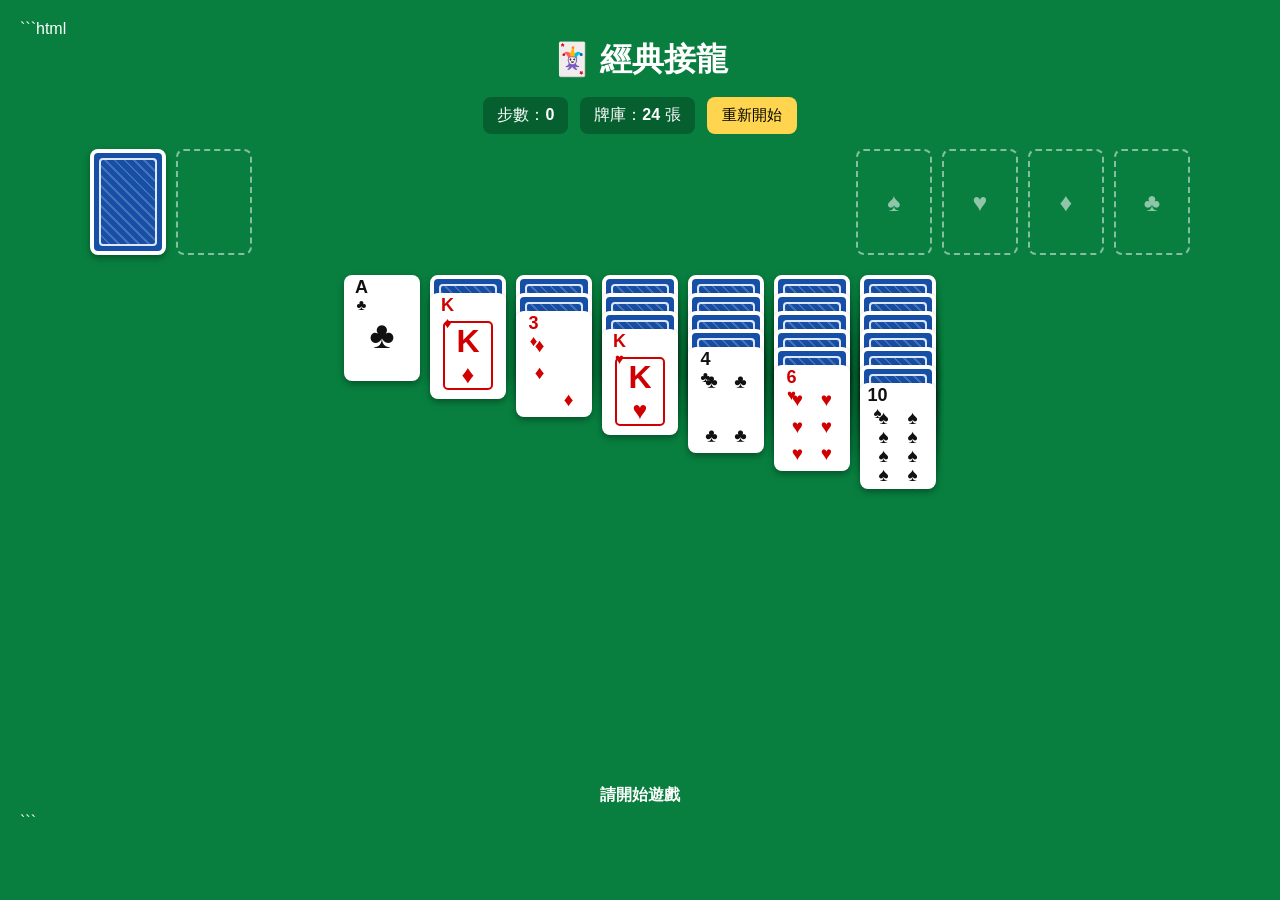
==== games/solitaire.html @ 609a53a6 "Add files via upload" ====
```html
<!DOCTYPE html>
<html lang="zh-Hant">
<head>
<meta charset="UTF-8">
<meta name="viewport" content="width=device-width, initial-scale=1.0">
<title>經典接龍</title>

<style>
* {
    box-sizing: border-box;
}

body {
    margin: 0;
    padding: 20px;
    font-family: Arial, "Microsoft JhengHei", sans-serif;
    background: #087f3f;
    color: white;
}

h1 {
    text-align: center;
    margin: 0 0 15px;
}

.info {
    max-width: 1100px;
    margin: 0 auto 15px;
    display: flex;
    justify-content: center;
    align-items: center;
    gap: 12px;
    flex-wrap: wrap;
}

.info span {
    background: rgba(0,0,0,0.25);
    padding: 8px 14px;
    border-radius: 8px;
}

button {
    border: none;
    border-radius: 8px;
    padding: 9px 15px;
    font-size: 15px;
    cursor: pointer;
}

button:hover {
    opacity: 0.85;
}

#restart {
    background: #ffd54f;
}

/* =========================
   遊戲區
========================= */

.game {
    max-width: 1100px;
    margin: auto;
}

/* =========================
   上方區
========================= */

.top {
    display: flex;
    justify-content: space-between;
    align-items: flex-start;
    margin-bottom: 20px;
}

.left-top,
.right-top {
    display: flex;
    gap: 10px;
}

.slot {
    width: 76px;
    height: 106px;
    border-radius: 8px;
}

/* =========================
   牌
========================= */

.card {
    width: 76px;
    height: 106px;
    background: white;
    border-radius: 8px;
    position: relative;
    box-shadow: 0 3px 7px rgba(0,0,0,0.35);
    cursor: pointer;
    user-select: none;
    color: #111;
    overflow: hidden;
}

.card.red {
    color: #d00000;
}

.card.black {
    color: #111;
}

.card.selected {
    outline: 4px solid #ffd54f;
    z-index: 1000;
}

/* =========================
   牌背
========================= */

.card.back {
    background-color: #174ea6;
    border: 4px solid white;
}

.card.back::after {
    content: "";
    position: absolute;
    inset: 5px;
    border: 2px solid #dce8ff;
    border-radius: 4px;
    background:
        repeating-linear-gradient(
            45deg,
            transparent 0,
            transparent 5px,
            rgba(255,255,255,0.2) 5px,
            rgba(255,255,255,0.2) 7px
        );
}

/* =========================
   左上角
========================= */

.corner {
    position: absolute;
    top: 4px;
    left: 5px;
    width: 25px;
    text-align: center;
    font-weight: bold;
    line-height: 17px;
    z-index: 5;
}

.rank {
    font-size: 18px;
}

.suit-small {
    font-size: 15px;
}

/* =========================
   A
========================= */

.ace {
    position: absolute;
    left: 0;
    right: 0;
    top: 39px;
    text-align: center;
    font-size: 38px;
}

/* =========================
   2～10
========================= */

.pips {
    position: absolute;
    top: 25px;
    left: 9px;
    right: 9px;
    bottom: 8px;

    display: grid;
    grid-template-columns: 1fr 1fr;
    grid-template-rows: repeat(5, 1fr);
    align-items: center;
    justify-items: center;
}

.pip {
    font-size: 19px;
    line-height: 1;
}

/* =========================
   J Q K
========================= */

.face {
    position: absolute;
    top: 28px;
    left: 13px;
    right: 13px;
    bottom: 9px;

    border: 2px solid currentColor;
    border-radius: 5px;

    display: flex;
    flex-direction: column;
    align-items: center;
    justify-content: center;
}

.face-rank {
    font-size: 32px;
    font-weight: bold;
}

.face-suit {
    font-size: 25px;
}

/* =========================
   空位置
========================= */

.empty {
    width: 76px;
    height: 106px;
    border: 2px dashed rgba(255,255,255,0.5);
    border-radius: 8px;
    display: flex;
    justify-content: center;
    align-items: center;
    color: rgba(255,255,255,0.55);
    font-size: 25px;
}

/* =========================
   七欄
========================= */

.tableau {
    display: grid;
    grid-template-columns: repeat(7, 76px);
    gap: 10px;
    justify-content: center;
}

.column {
    width: 76px;
    min-height: 500px;
    position: relative;
}

.column-card {
    position: absolute;
    left: 0;
}

/* =========================
   訊息
========================= */

.message {
    text-align: center;
    min-height: 28px;
    margin-top: 10px;
    font-weight: bold;
}

/* =========================
   手機
========================= */

@media (max-width: 700px) {

    body {
        padding: 8px;
    }

    .card,
    .slot,
    .empty {
        width: 52px;
        height: 74px;
    }

    .tableau {
        grid-template-columns: repeat(7, 52px);
        gap: 4px;
    }

    .column {
        width: 52px;
        min-height: 430px;
    }

    .rank {
        font-size: 14px;
    }

    .suit-small {
        font-size: 12px;
    }

    .pip {
        font-size: 13px;
    }

    .ace {
        font-size: 27px;
        top: 28px;
    }

    .face {
        top: 20px;
        left: 8px;
        right: 8px;
        bottom: 6px;
    }

    .face-rank {
        font-size: 23px;
    }

    .face-suit {
        font-size: 18px;
    }
}
</style>
</head>

<body>

<h1>🃏 經典接龍</h1>

<div class="info">
    <span>步數：<b id="moves">0</b></span>
    <span>牌庫：<b id="stockCount">24</b> 張</span>
    <button id="restart">重新開始</button>
</div>

<div class="game">

    <!-- 上方牌區 -->
    <div class="top">

        <div class="left-top">
            <div id="stockArea"></div>
            <div id="wasteArea"></div>
        </div>

        <div class="right-top" id="foundationArea"></div>

    </div>

    <!-- 七欄 -->
    <div id="tableau" class="tableau"></div>

    <div id="message" class="message"></div>

</div>

<script>

/* =========================================
   基本資料
========================================= */

const SUITS = [
    { symbol: "♠", color: "black" },
    { symbol: "♥", color: "red" },
    { symbol: "♦", color: "red" },
    { symbol: "♣", color: "black" }
];

const RANKS = [
    "",
    "A",
    "2",
    "3",
    "4",
    "5",
    "6",
    "7",
    "8",
    "9",
    "10",
    "J",
    "Q",
    "K"
];

let stock = [];
let waste = [];

let tableau = [
    [], [], [], [], [], [], []
];

let foundation = [
    [], [], [], []
];

let selected = null;
let moves = 0;


/* =========================================
   建立牌
========================================= */

function createDeck() {

    const deck = [];

    for (let suit = 0; suit < 4; suit++) {

        for (let value = 1; value <= 13; value++) {

            deck.push({
                id: Math.random().toString(36) + Date.now() + suit + value,
                suit: suit,
                value: value,
                rank: RANKS[value],
                symbol: SUITS[suit].symbol,
                color: SUITS[suit].color,
                faceUp: false
            });

        }

    }

    return deck;
}


/* =========================================
   洗牌
========================================= */

function shuffle(deck) {

    for (let i = deck.length - 1; i > 0; i--) {

        const j = Math.floor(Math.random() * (i + 1));

        const temp = deck[i];

        deck[i] = deck[j];

        deck[j] = temp;
    }

}


/* =========================================
   開始遊戲
========================================= */

function newGame() {

    let deck = createDeck();

    shuffle(deck);

    stock = [];
    waste = [];

    tableau = [
        [], [], [], [], [], [], []
    ];

    foundation = [
        [], [], [], []
    ];

    selected = null;

    moves = 0;


    /* 發 7 欄 */

    for (let column = 0; column < 7; column++) {

        for (let row = 0; row <= column; row++) {

            const card = deck.pop();

            card.faceUp = (row === column);

            tableau[column].push(card);
        }

    }


    /* 剩餘 24 張 */

    stock = deck;


    render();

    message("請開始遊戲");
}


/* =========================================
   建立牌面
========================================= */

function makeCardElement(card, type, column, index) {

    const el = document.createElement("div");

    el.className = "card";

    el.classList.add(card.color);

    el.dataset.id = card.id;


    /* 暗牌 */

    if (!card.faceUp) {

        el.classList.add("back");

        el.addEventListener("click", function(event) {

            event.stopPropagation();

            if (
                type === "tableau" &&
                index === tableau[column].length - 1
            ) {

                card.faceUp = true;

                moves++;

                selected = null;

                render();

            }

        });

        return el;
    }


    /* 左上角 */

    const corner = document.createElement("div");

    corner.className = "corner";

    corner.innerHTML =
        '<div class="rank">' +
        card.rank +
        '</div>' +
        '<div class="suit-small">' +
        card.symbol +
        '</div>';

    el.appendChild(corner);


    /* A */

    if (card.value === 1) {

        const ace = document.createElement("div");

        ace.className = "ace";

        ace.textContent = card.symbol;

        el.appendChild(ace);

    }


    /* 2～10 */

    else if (card.value >= 2 && card.value <= 10) {

        const pips = document.createElement("div");

        pips.className = "pips";

        const pattern = getPips(card.value);

        pattern.forEach(pos => {

            const pip = document.createElement("div");

            pip.className = "pip";

            pip.textContent = card.symbol;

            pip.style.gridColumn = pos.col;

            pip.style.gridRow = pos.row;

            pips.appendChild(pip);

        });

        el.appendChild(pips);

    }


    /* J Q K */

    else {

        const face = document.createElement("div");

        face.className = "face";

        const rank = document.createElement("div");

        rank.className = "face-rank";

        rank.textContent = card.rank;

        const suit = document.createElement("div");

        suit.className = "face-suit";

        suit.textContent = card.symbol;

        face.appendChild(rank);

        face.appendChild(suit);

        el.appendChild(face);
    }


    /* 選取狀態 */

    if (
        selected &&
        selected.type === "tableau" &&
        selected.column === column &&
        index >= selected.index
    ) {

        el.classList.add("selected");

    }


    /* 點擊 */

    el.addEventListener("click", function(event) {

        event.stopPropagation();

        cardClick(type, column, index);

    });


    return el;
}


/* =========================================
   2～10 花色位置
========================================= */

function getPips(value) {

    const L = "1";
    const R = "2";

    const result = [];

    function add(row, col) {

        result.push({
            row: String(row),
            col: col === L ? "1" : "2"
        });

    }


    if (value === 2) {

        add(1, L);
        add(5, R);

    }

    else if (value === 3) {

        add(1, L);
        add(3, "1");
        add(5, R);

    }

    else if (value === 4) {

        add(1, L);
        add(1, R);
        add(5, L);
        add(5, R);

    }

    else if (value === 5) {

        add(1, L);
        add(1, R);
        add(3, "1");
        add(5, L);
        add(5, R);

    }

    else if (value === 6) {

        add(1, L);
        add(1, R);
        add(3, L);
        add(3, R);
        add(5, L);
        add(5, R);

    }

    else if (value === 7) {

        add(1, L);
        add(1, R);
        add(2, L);
        add(2, R);
        add(3, "1");
        add(4, L);
        add(4, R);

    }

    else if (value === 8) {

        add(1, L);
        add(1, R);
        add(2, L);
        add(2, R);
        add(4, L);
        add(4, R);
        add(5, L);
        add(5, R);

    }

    else if (value === 9) {

        add(1, L);
        add(1, R);
        add(2, L);
        add(2, R);
        add(3, "1");
        add(4, L);
        add(4, R);
        add(5, L);
        add(5, R);

    }

    else if (value === 10) {

        add(1, L);
        add(1, R);
        add(2, L);
        add(2, R);
        add(3, L);
        add(3, R);
        add(4, L);
        add(4, R);
        add(5, L);
        add(5, R);

    }

    return result;
}


/* =========================================
   點擊牌
========================================= */

function cardClick(type, column, index) {


    /* 廢牌 */

    if (type === "waste") {

        if (waste.length === 0) return;

        if (
            selected &&
            selected.type === "waste"
        ) {

            selected = null;

            render();

            return;
        }

        selected = {
            type: "waste"
        };

        render();

        return;
    }


    /* 桌面牌 */

    const col = tableau[column];

    const card = col[index];


    /* 暗牌 */

    if (!card.faceUp) {

        if (index === col.length - 1) {

            card.faceUp = true;

            moves++;

            render();

        }

        return;
    }


    /* 已選牌 */

    if (selected) {

        moveSelected(column);

        return;
    }


    /* 選取牌組 */

    if (validSequence(column, index)) {

        selected = {
            type: "tableau",
            column: column,
            index: index
        };

        render();

    }

}


/* =========================================
   檢查一串牌
========================================= */

function validSequence(column, start) {

    const col = tableau[column];

    for (let i = start; i < col.length; i++) {

        if (!col[i].faceUp) {

            return false;
        }

        if (i > start) {

            const previous = col[i - 1];

            const current = col[i];

            if (
                previous.value !== current.value + 1 ||
                previous.color === current.color
            ) {

                return false;
            }

        }

    }

    return true;
}


/* =========================================
   移動選取牌
========================================= */

function moveSelected(targetColumn) {

    if (!selected) return;


    /* 從廢牌 */

    if (selected.type === "waste") {

        if (waste.length === 0) return;

        const moving = waste[waste.length - 1];

        if (!canPlace(moving, targetColumn)) {

            selected = null;

            render();

            return;
        }

        waste.pop();

        tableau[targetColumn].push(moving);

        moves++;

        selected = null;

        render();

        return;
    }


    /* 從桌面 */

    if (selected.type === "tableau") {

        const sourceColumn = selected.column;

        if (sourceColumn === targetColumn) {

            selected = null;

            render();

            return;
        }


        const source = tableau[sourceColumn];

        const moving = source.slice(selected.index);


        if (!canPlace(moving[0], targetColumn)) {

            selected = null;

            render();

            return;
        }


        source.splice(
            selected.index,
            moving.length
        );


        tableau[targetColumn].push(...moving);


        /* 翻開來源最後一張 */

        if (source.length > 0) {

            const last =
                source[source.length - 1];

            if (!last.faceUp) {

                last.faceUp = true;

            }

        }


        moves++;

        selected = null;

        render();

    }

}


/* =========================================
   判斷能否放到欄位
========================================= */

function canPlace(card, targetColumn) {

    const target = tableau[targetColumn];


    /* 空欄只能 K */

    if (target.length === 0) {

        return card.value === 13;
    }


    const top =
        target[target.length - 1];


    if (!top.faceUp) {

        return false;
    }


    return (
        top.color !== card.color &&
        top.value === card.value + 1
    );
}


/* =========================================
   收牌
========================================= */

function foundationClick(suitIndex) {

    if (!selected) return;


    let card = null;


    /* 廢牌 */

    if (selected.type === "waste") {

        if (waste.length === 0) return;

        card = waste[waste.length - 1];

    }


    /* 桌面 */

    else {

        const col =
            tableau[selected.column];

        if (
            selected.index !==
            col.length - 1
        ) {

            message("收牌區一次只能放一張牌");

            return;
        }

        card = col[col.length - 1];

    }


    if (card.suit !== suitIndex) {

        message("花色必須相同");

        return;
    }


    const pile =
        foundation[suitIndex];


    if (pile.length === 0) {

        if (card.value !== 1) {

            message("收牌區必須從 A 開始");

            return;
        }

    }

    else {

        const top =
            pile[pile.length - 1];

        if (
            card.value !==
            top.value + 1
        ) {

            message("必須按照 A、2、3……K 排列");

            return;
        }

    }


    /* 移除 */

    if (selected.type === "waste") {

        waste.pop();

    }

    else {

        const col =
            tableau[selected.column];

        col.pop();

        if (col.length > 0) {

            col[col.length - 1].faceUp = true;

        }

    }


    pile.push(card);

    moves++;

    selected = null;

    render();

    checkWin();
}


/* =========================================
   抽牌
========================================= */

function drawStock() {

    selected = null;


    if (stock.length > 0) {

        const card = stock.pop();

        card.faceUp = true;

        waste.push(card);

        moves++;

    }

    else if (waste.length > 0) {

        while (waste.length > 0) {

            const card = waste.pop();

            card.faceUp = false;

            stock.push(card);

        }

        moves++;

    }


    render();
}


/* =========================================
   Render
========================================= */

function render() {

    document.getElementById("moves").textContent =
        moves;

    document.getElementById("stockCount").textContent =
        stock.length;


    /* -------------------------
       牌庫
    ------------------------- */

    const stockArea =
        document.getElementById("stockArea");

    stockArea.innerHTML = "";


    if (stock.length > 0) {

        const stockCard =
            document.createElement("div");

        stockCard.className =
            "card back";

        stockCard.onclick =
            drawStock;

        stockArea.appendChild(stockCard);

    }
    else {

        const empty =
            document.createElement("div");

        empty.className =
            "empty";

        empty.textContent = "↻";

        empty.onclick =
            drawStock;

        stockArea.appendChild(empty);

    }


    /* -------------------------
       廢牌
    ------------------------- */

    const wasteArea =
        document.getElementById("wasteArea");

    wasteArea.innerHTML = "";


    if (waste.length > 0) {

        const card =
            waste[waste.length - 1];

        wasteArea.appendChild(
            makeCardElement(
                card,
                "waste",
                0,
                waste.length - 1
            )
        );

    }
    else {

        const empty =
            document.createElement("div");

        empty.className =
            "empty";

        wasteArea.appendChild(empty);

    }


    /* -------------------------
       收牌區
    ------------------------- */

    const foundationArea =
        document.getElementById("foundationArea");

    foundationArea.innerHTML = "";


    for (let suit = 0; suit < 4; suit++) {

        const box =
            document.createElement("div");

        box.className = "slot";

        box.onclick = function(event) {

            event.stopPropagation();

            foundationClick(suit);

        };


        const pile =
            foundation[suit];


        if (pile.length === 0) {

            const empty =
                document.createElement("div");

            empty.className =
                "empty";

            empty.textContent =
                SUITS[suit].symbol;

            box.appendChild(empty);

        }
        else {

            const card =
                pile[pile.length - 1];

            box.appendChild(
                makeCardElement(
                    card,
                    "foundation",
                    suit,
                    pile.length - 1
                )
            );

        }


        foundationArea.appendChild(box);

    }


    /* -------------------------
       七欄
    ------------------------- */

    const tableauElement =
        document.getElementById("tableau");

    tableauElement.innerHTML = "";


    for (
        let column = 0;
        column < 7;
        column++
    ) {

        const columnElement =
            document.createElement("div");

        columnElement.className =
            "column";


        const cards =
            tableau[column];


        if (cards.length === 0) {

            const empty =
                document.createElement("div");

            empty.className =
                "empty";

            empty.textContent = "K";

            empty.onclick = function(event) {

                event.stopPropagation();

                if (selected) {

                    moveSelected(column);

                }

            };

            columnElement.appendChild(empty);

        }


        for (
            let index = 0;
            index < cards.length;
            index++
        ) {

            const card =
                cards[index];

            const cardElement =
                makeCardElement(
                    card,
                    "tableau",
                    column,
                    index
                );


            cardElement.classList.add(
                "column-card"
            );


            /*
                暗牌距離較小，
                明牌距離較大，
                讓牌面可以清楚看到。
            */

            let top = 0;

            for (
                let i = 0;
                i < index;
                i++
            ) {

                if (cards[i].faceUp) {

                    top += 30;

                }
                else {

                    top += 18;

                }

            }


            cardElement.style.top =
                top + "px";


            columnElement.appendChild(
                cardElement
            );

        }


        tableauElement.appendChild(
            columnElement
        );

    }

}


/* =========================================
   勝利
========================================= */

function checkWin() {

    let total = 0;

    for (const pile of foundation) {

        total += pile.length;

    }

    if (total === 52) {

        message(
            "🎉 恭喜！你完成了整副接龍！"
        );

    }

}


/* =========================================
   訊息
========================================= */

function message(text) {

    document.getElementById(
        "message"
    ).textContent = text;

}


/* =========================================
   重新開始
========================================= */

document.getElementById(
    "restart"
).onclick = newGame;


/* =========================================
   啟動
========================================= */

newGame();

</script>

</body>
</html>
```
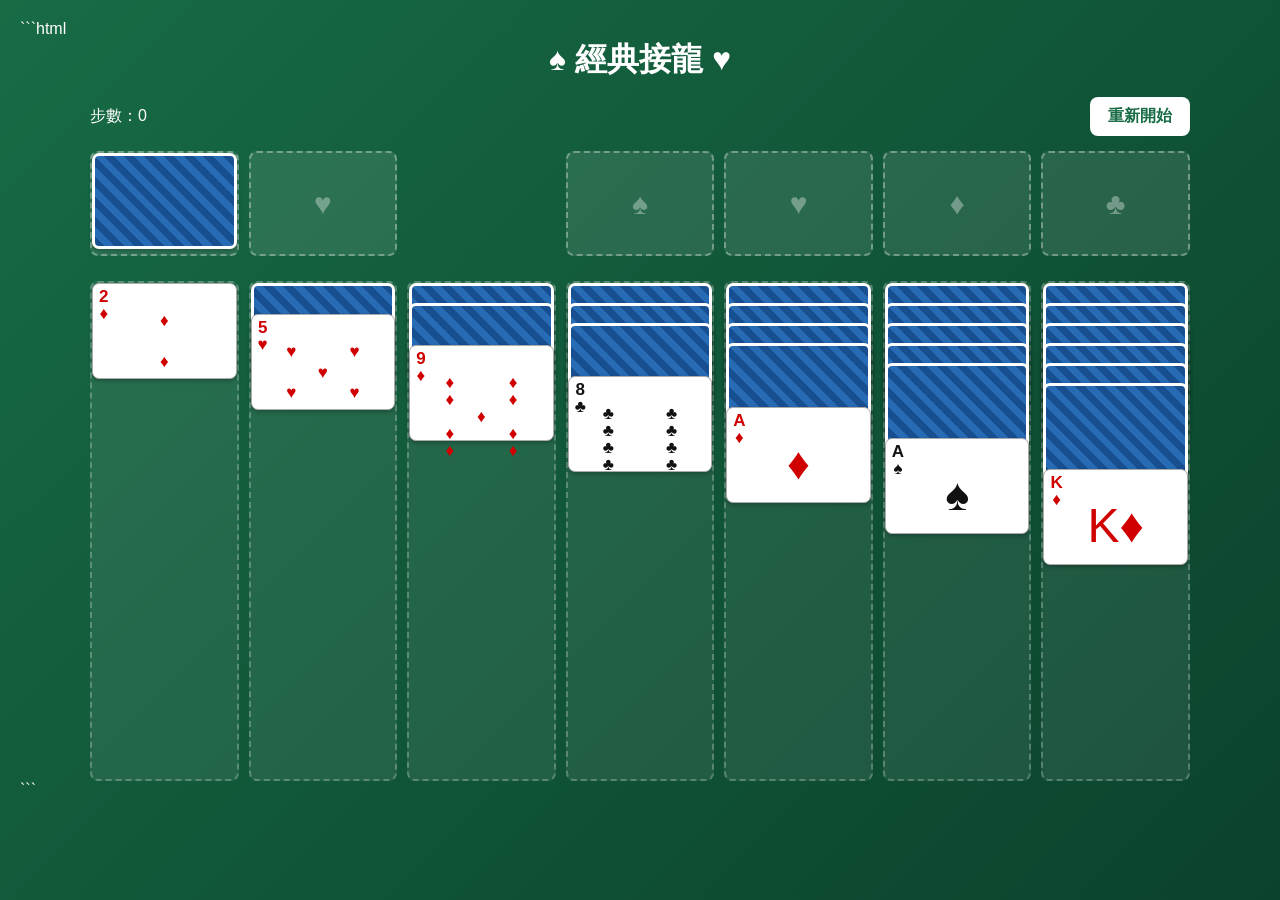
==== commit 9960fc32: "Add files via upload" ====
--- a/games/solitaire.html
+++ b/games/solitaire.html
@@ -14,8 +14,9 @@
 body {
     margin: 0;
     padding: 20px;
+    min-height: 100vh;
+    background: linear-gradient(135deg, #176b45, #0b422c);
     font-family: Arial, "Microsoft JhengHei", sans-serif;
-    background: #087f3f;
     color: white;
 }
 
@@ -24,85 +25,84 @@
     margin: 0 0 15px;
 }
 
-.info {
+.info-bar {
     max-width: 1100px;
     margin: 0 auto 15px;
     display: flex;
-    justify-content: center;
+    justify-content: space-between;
     align-items: center;
-    gap: 12px;
-    flex-wrap: wrap;
-}
-
-.info span {
-    background: rgba(0,0,0,0.25);
-    padding: 8px 14px;
+}
+
+button {
+    border: 0;
     border-radius: 8px;
-}
-
-button {
-    border: none;
-    border-radius: 8px;
-    padding: 9px 15px;
-    font-size: 15px;
+    padding: 9px 18px;
+    background: white;
+    color: #176b45;
+    font-weight: bold;
+    font-size: 16px;
     cursor: pointer;
 }
 
 button:hover {
-    opacity: 0.85;
-}
-
-#restart {
-    background: #ffd54f;
-}
-
-/* =========================
-   遊戲區
-========================= */
+    background: #eeeeee;
+}
 
 .game {
     max-width: 1100px;
     margin: auto;
 }
 
-/* =========================
-   上方區
-========================= */
-
-.top {
-    display: flex;
-    justify-content: space-between;
-    align-items: flex-start;
-    margin-bottom: 20px;
-}
-
-.left-top,
-.right-top {
-    display: flex;
+/* 上方牌區 */
+.top-area {
+    display: grid;
+    grid-template-columns: repeat(7, 1fr);
     gap: 10px;
-}
-
-.slot {
-    width: 76px;
-    height: 106px;
+    margin-bottom: 25px;
+}
+
+.pile {
+    height: 105px;
+    border: 2px dashed rgba(255,255,255,.35);
     border-radius: 8px;
-}
-
-/* =========================
-   牌
-========================= */
-
+    background: rgba(255,255,255,.10);
+    position: relative;
+}
+
+.stock,
+.waste,
+.foundation {
+    cursor: pointer;
+}
+
+/* 下方七欄 */
+.tableau {
+    display: grid;
+    grid-template-columns: repeat(7, 1fr);
+    gap: 10px;
+}
+
+.column {
+    min-height: 500px;
+    position: relative;
+    border: 2px dashed rgba(255,255,255,.25);
+    border-radius: 8px;
+    background: rgba(255,255,255,.08);
+}
+
+/* 牌 */
 .card {
-    width: 76px;
-    height: 106px;
+    width: 100%;
+    height: 96px;
+    position: absolute;
+    left: 0;
     background: white;
-    border-radius: 8px;
-    position: relative;
-    box-shadow: 0 3px 7px rgba(0,0,0,0.35);
+    border: 1px solid #aaa;
+    border-radius: 7px;
+    color: #111;
     cursor: pointer;
     user-select: none;
-    color: #111;
-    overflow: hidden;
+    box-shadow: 0 2px 4px rgba(0,0,0,.25);
 }
 
 .card.red {
@@ -113,230 +113,133 @@
     color: #111;
 }
 
-.card.selected {
-    outline: 4px solid #ffd54f;
-    z-index: 1000;
-}
-
-/* =========================
-   牌背
-========================= */
-
+/* 背面 */
 .card.back {
-    background-color: #174ea6;
-    border: 4px solid white;
-}
-
-.card.back::after {
-    content: "";
-    position: absolute;
-    inset: 5px;
-    border: 2px solid #dce8ff;
-    border-radius: 4px;
     background:
         repeating-linear-gradient(
             45deg,
-            transparent 0,
-            transparent 5px,
-            rgba(255,255,255,0.2) 5px,
-            rgba(255,255,255,0.2) 7px
+            #174f91,
+            #174f91 7px,
+            #276bb5 7px,
+            #276bb5 14px
         );
-}
-
-/* =========================
-   左上角
-========================= */
-
+    border: 3px solid white;
+}
+
+/* 選取中的牌 */
+.card.selected {
+    outline: 4px solid #ffd700;
+}
+
+/* 左上角 */
 .corner {
     position: absolute;
     top: 4px;
-    left: 5px;
-    width: 25px;
+    left: 6px;
     text-align: center;
     font-weight: bold;
+    font-size: 17px;
     line-height: 17px;
-    z-index: 5;
-}
-
-.rank {
-    font-size: 18px;
-}
-
-.suit-small {
-    font-size: 15px;
-}
-
-/* =========================
-   A
-========================= */
-
-.ace {
+}
+
+/* A */
+.ace-symbol {
     position: absolute;
-    left: 0;
-    right: 0;
-    top: 39px;
-    text-align: center;
-    font-size: 38px;
-}
-
-/* =========================
-   2～10
-========================= */
-
+    inset: 27px 10px 10px;
+    display: flex;
+    justify-content: center;
+    align-items: center;
+    font-size: 45px;
+}
+
+/* J Q K */
+.face-symbol {
+    position: absolute;
+    inset: 27px 10px 10px;
+    display: flex;
+    justify-content: center;
+    align-items: center;
+    font-size: 48px;
+}
+
+/* 2~10 */
 .pips {
     position: absolute;
-    top: 25px;
-    left: 9px;
-    right: 9px;
+    top: 28px;
     bottom: 8px;
+    left: 8px;
+    right: 8px;
 
     display: grid;
     grid-template-columns: 1fr 1fr;
     grid-template-rows: repeat(5, 1fr);
+
     align-items: center;
     justify-items: center;
+
+    font-size: 17px;
+    line-height: 17px;
+    font-weight: bold;
 }
 
 .pip {
-    font-size: 19px;
-    line-height: 1;
-}
-
-/* =========================
-   J Q K
-========================= */
-
-.face {
-    position: absolute;
-    top: 28px;
-    left: 13px;
-    right: 13px;
-    bottom: 9px;
-
-    border: 2px solid currentColor;
-    border-radius: 5px;
-
     display: flex;
-    flex-direction: column;
     align-items: center;
     justify-content: center;
 }
 
-.face-rank {
-    font-size: 32px;
-    font-weight: bold;
-}
-
-.face-suit {
-    font-size: 25px;
-}
-
-/* =========================
-   空位置
-========================= */
-
-.empty {
-    width: 76px;
-    height: 106px;
-    border: 2px dashed rgba(255,255,255,0.5);
-    border-radius: 8px;
+/* 讓中間花色置中 */
+.pips .middle {
+    grid-column: 1 / 3;
+}
+
+/* 空牌堆 */
+.placeholder {
+    position: absolute;
+    inset: 0;
     display: flex;
+    align-items: center;
     justify-content: center;
-    align-items: center;
-    color: rgba(255,255,255,0.55);
-    font-size: 25px;
-}
-
-/* =========================
-   七欄
-========================= */
-
-.tableau {
-    display: grid;
-    grid-template-columns: repeat(7, 76px);
-    gap: 10px;
-    justify-content: center;
-}
-
-.column {
-    width: 76px;
-    min-height: 500px;
-    position: relative;
-}
-
-.column-card {
-    position: absolute;
-    left: 0;
-}
-
-/* =========================
-   訊息
-========================= */
-
-.message {
-    text-align: center;
-    min-height: 28px;
-    margin-top: 10px;
-    font-weight: bold;
-}
-
-/* =========================
-   手機
-========================= */
-
-@media (max-width: 700px) {
+    font-size: 30px;
+    opacity: .35;
+}
+
+@media (max-width: 800px) {
 
     body {
         padding: 8px;
     }
 
-    .card,
-    .slot,
-    .empty {
-        width: 52px;
-        height: 74px;
-    }
-
+    .top-area,
     .tableau {
-        grid-template-columns: repeat(7, 52px);
-        gap: 4px;
+        gap: 5px;
+    }
+
+    .card {
+        height: 78px;
     }
 
     .column {
-        width: 52px;
-        min-height: 430px;
-    }
-
-    .rank {
-        font-size: 14px;
-    }
-
-    .suit-small {
+        min-height: 400px;
+    }
+
+    .corner {
+        font-size: 13px;
+        line-height: 13px;
+    }
+
+    .pips {
         font-size: 12px;
-    }
-
-    .pip {
-        font-size: 13px;
-    }
-
-    .ace {
-        font-size: 27px;
-        top: 28px;
-    }
-
-    .face {
-        top: 20px;
-        left: 8px;
-        right: 8px;
-        bottom: 6px;
-    }
-
-    .face-rank {
-        font-size: 23px;
-    }
-
-    .face-suit {
-        font-size: 18px;
+        line-height: 12px;
+        top: 24px;
+    }
+
+    .ace-symbol {
+        font-size: 34px;
+    }
+
+    .face-symbol {
+        font-size: 36px;
     }
 }
 </style>
@@ -344,83 +247,92 @@
 
 <body>
 
-<h1>🃏 經典接龍</h1>
-
-<div class="info">
-    <span>步數：<b id="moves">0</b></span>
-    <span>牌庫：<b id="stockCount">24</b> 張</span>
+<h1>♠ 經典接龍 ♥</h1>
+
+<div class="info-bar">
+    <div>步數：<span id="moves">0</span></div>
     <button id="restart">重新開始</button>
 </div>
 
 <div class="game">
 
-    <!-- 上方牌區 -->
-    <div class="top">
-
-        <div class="left-top">
-            <div id="stockArea"></div>
-            <div id="wasteArea"></div>
+    <!-- 上方 -->
+    <div class="top-area">
+
+        <!-- 牌庫 -->
+        <div id="stock" class="pile stock">
+            <div class="placeholder">🂠</div>
         </div>
 
-        <div class="right-top" id="foundationArea"></div>
+        <!-- 棄牌 -->
+        <div id="waste" class="pile waste">
+            <div class="placeholder">♥</div>
+        </div>
+
+        <div></div>
+
+        <!-- 四個基礎牌堆 -->
+        <div id="foundation0" class="pile foundation"></div>
+        <div id="foundation1" class="pile foundation"></div>
+        <div id="foundation2" class="pile foundation"></div>
+        <div id="foundation3" class="pile foundation"></div>
 
     </div>
 
     <!-- 七欄 -->
     <div id="tableau" class="tableau"></div>
 
-    <div id="message" class="message"></div>
-
 </div>
 
 <script>
 
-/* =========================================
-   基本資料
-========================================= */
-
 const SUITS = [
-    { symbol: "♠", color: "black" },
-    { symbol: "♥", color: "red" },
-    { symbol: "♦", color: "red" },
-    { symbol: "♣", color: "black" }
+    {
+        symbol: "♠",
+        color: "black",
+        name: "黑桃"
+    },
+    {
+        symbol: "♥",
+        color: "red",
+        name: "紅心"
+    },
+    {
+        symbol: "♦",
+        color: "red",
+        name: "方塊"
+    },
+    {
+        symbol: "♣",
+        color: "black",
+        name: "梅花"
+    }
 ];
 
 const RANKS = [
-    "",
-    "A",
-    "2",
-    "3",
-    "4",
-    "5",
-    "6",
-    "7",
-    "8",
-    "9",
-    "10",
-    "J",
-    "Q",
-    "K"
+    "A", "2", "3", "4", "5", "6", "7",
+    "8", "9", "10", "J", "Q", "K"
 ];
 
 let stock = [];
 let waste = [];
-
-let tableau = [
-    [], [], [], [], [], [], []
-];
-
-let foundation = [
-    [], [], [], []
-];
-
+let foundations = [[], [], [], []];
+let tableau = [[], [], [], [], [], [], []];
+
+let moves = 0;
+
+/*
+    selected：
+    type = tableau / waste
+    column = 第幾欄
+    index = 從哪一張開始
+*/
 let selected = null;
-let moves = 0;
-
-
-/* =========================================
+
+
+/* =========================
    建立牌
-========================================= */
+========================= */
 
 function createDeck() {
 
@@ -428,29 +340,28 @@
 
     for (let suit = 0; suit < 4; suit++) {
 
-        for (let value = 1; value <= 13; value++) {
+        for (let rank = 1; rank <= 13; rank++) {
 
             deck.push({
-                id: Math.random().toString(36) + Date.now() + suit + value,
+                id: `${suit}-${rank}`,
                 suit: suit,
-                value: value,
-                rank: RANKS[value],
+                rank: rank,
+                text: RANKS[rank - 1],
                 symbol: SUITS[suit].symbol,
                 color: SUITS[suit].color,
                 faceUp: false
             });
 
         }
-
     }
 
     return deck;
 }
 
 
-/* =========================================
+/* =========================
    洗牌
-========================================= */
+========================= */
 
 function shuffle(deck) {
 
@@ -458,21 +369,16 @@
 
         const j = Math.floor(Math.random() * (i + 1));
 
-        const temp = deck[i];
-
-        deck[i] = deck[j];
-
-        deck[j] = temp;
-    }
-
-}
-
-
-/* =========================================
+        [deck[i], deck[j]] = [deck[j], deck[i]];
+    }
+}
+
+
+/* =========================
    開始遊戲
-========================================= */
-
-function newGame() {
+========================= */
+
+function startGame() {
 
     let deck = createDeck();
 
@@ -480,355 +386,806 @@
 
     stock = [];
     waste = [];
-
-    tableau = [
-        [], [], [], [], [], [], []
-    ];
-
-    foundation = [
-        [], [], [], []
-    ];
+    foundations = [[], [], [], []];
+    tableau = [[], [], [], [], [], [], []];
 
     selected = null;
-
     moves = 0;
 
-
-    /* 發 7 欄 */
+    let position = 0;
+
+    /*
+        7 欄：
+        第1欄 1張
+        第2欄 2張
+        ...
+        第7欄 7張
+    */
 
     for (let column = 0; column < 7; column++) {
 
         for (let row = 0; row <= column; row++) {
 
-            const card = deck.pop();
+            const card = deck[position++];
 
             card.faceUp = (row === column);
 
             tableau[column].push(card);
         }
-
-    }
-
-
-    /* 剩餘 24 張 */
-
-    stock = deck;
-
+    }
+
+    /* 剩下 24 張 */
+    while (position < deck.length) {
+
+        const card = deck[position++];
+
+        card.faceUp = false;
+
+        stock.push(card);
+    }
 
     render();
-
-    message("請開始遊戲");
-}
-
-
-/* =========================================
-   建立牌面
-========================================= */
-
-function makeCardElement(card, type, column, index) {
-
-    const el = document.createElement("div");
-
-    el.className = "card";
-
-    el.classList.add(card.color);
-
-    el.dataset.id = card.id;
-
-
-    /* 暗牌 */
-
-    if (!card.faceUp) {
-
-        el.classList.add("back");
-
-        el.addEventListener("click", function(event) {
-
-            event.stopPropagation();
-
-            if (
-                type === "tableau" &&
-                index === tableau[column].length - 1
-            ) {
-
-                card.faceUp = true;
-
-                moves++;
-
-                selected = null;
-
-                render();
-
-            }
-
-        });
-
-        return el;
-    }
-
-
-    /* 左上角 */
-
-    const corner = document.createElement("div");
-
-    corner.className = "corner";
-
-    corner.innerHTML =
-        '<div class="rank">' +
-        card.rank +
-        '</div>' +
-        '<div class="suit-small">' +
-        card.symbol +
-        '</div>';
-
-    el.appendChild(corner);
-
-
-    /* A */
-
-    if (card.value === 1) {
-
-        const ace = document.createElement("div");
-
-        ace.className = "ace";
-
-        ace.textContent = card.symbol;
-
-        el.appendChild(ace);
-
-    }
-
-
-    /* 2～10 */
-
-    else if (card.value >= 2 && card.value <= 10) {
-
-        const pips = document.createElement("div");
-
-        pips.className = "pips";
-
-        const pattern = getPips(card.value);
-
-        pattern.forEach(pos => {
-
-            const pip = document.createElement("div");
-
-            pip.className = "pip";
-
-            pip.textContent = card.symbol;
-
-            pip.style.gridColumn = pos.col;
-
-            pip.style.gridRow = pos.row;
-
-            pips.appendChild(pip);
-
-        });
-
-        el.appendChild(pips);
-
-    }
-
-
-    /* J Q K */
-
-    else {
-
-        const face = document.createElement("div");
-
-        face.className = "face";
-
-        const rank = document.createElement("div");
-
-        rank.className = "face-rank";
-
-        rank.textContent = card.rank;
-
-        const suit = document.createElement("div");
-
-        suit.className = "face-suit";
-
-        suit.textContent = card.symbol;
-
-        face.appendChild(rank);
-
-        face.appendChild(suit);
-
-        el.appendChild(face);
-    }
-
-
-    /* 選取狀態 */
+}
+
+
+/* =========================
+   顯示全部
+========================= */
+
+function render() {
+
+    document.getElementById("moves").textContent = moves;
+
+    renderStock();
+    renderWaste();
+    renderFoundations();
+    renderTableau();
+}
+
+
+/* =========================
+   牌庫
+========================= */
+
+function renderStock() {
+
+    const el = document.getElementById("stock");
+
+    el.innerHTML = "";
+
+    if (stock.length === 0) {
+
+        el.innerHTML =
+            '<div class="placeholder">↻</div>';
+
+        return;
+    }
+
+    const card = document.createElement("div");
+
+    card.className = "card back";
+
+    el.appendChild(card);
+}
+
+
+/* =========================
+   棄牌區
+========================= */
+
+function renderWaste() {
+
+    const el = document.getElementById("waste");
+
+    el.innerHTML = "";
+
+    if (waste.length === 0) {
+
+        el.innerHTML =
+            '<div class="placeholder">♥</div>';
+
+        return;
+    }
+
+    const card = waste[waste.length - 1];
+
+    const cardEl = createCardElement(card);
 
     if (
         selected &&
-        selected.type === "tableau" &&
-        selected.column === column &&
-        index >= selected.index
+        selected.type === "waste"
     ) {
-
-        el.classList.add("selected");
-
-    }
-
-
-    /* 點擊 */
-
-    el.addEventListener("click", function(event) {
-
-        event.stopPropagation();
-
-        cardClick(type, column, index);
-
-    });
-
+        cardEl.classList.add("selected");
+    }
+
+    el.appendChild(cardEl);
+}
+
+
+/* =========================
+   基礎牌堆
+========================= */
+
+function renderFoundations() {
+
+    for (let i = 0; i < 4; i++) {
+
+        const el =
+            document.getElementById(`foundation${i}`);
+
+        el.innerHTML = "";
+
+        if (foundations[i].length === 0) {
+
+            el.innerHTML =
+                `<div class="placeholder">${SUITS[i].symbol}</div>`;
+
+            continue;
+        }
+
+        const card =
+            foundations[i][foundations[i].length - 1];
+
+        el.appendChild(createCardElement(card));
+    }
+}
+
+
+/* =========================
+   七欄
+========================= */
+
+function renderTableau() {
+
+    const container =
+        document.getElementById("tableau");
+
+    container.innerHTML = "";
+
+    for (let column = 0; column < 7; column++) {
+
+        const columnEl =
+            document.createElement("div");
+
+        columnEl.className = "column";
+
+        const cards = tableau[column];
+
+        /*
+            空欄可以接 K
+        */
+        if (cards.length === 0) {
+
+            columnEl.addEventListener(
+                "click",
+                () => {
+
+                    if (selected) {
+                        tryMoveToTableau(column);
+                    }
+
+                }
+            );
+
+            container.appendChild(columnEl);
+
+            continue;
+        }
+
+        cards.forEach((card, index) => {
+
+            const cardEl =
+                createCardElement(card);
+
+            /*
+                背面牌距離小一點
+                正面牌距離大一點
+            */
+            const offset =
+                card.faceUp ? 31 : 20;
+
+            cardEl.style.top =
+                `${index * offset}px`;
+
+            cardEl.style.zIndex =
+                index + 1;
+
+            /*
+                如果目前選的是這個序列
+            */
+            if (
+                selected &&
+                selected.type === "tableau" &&
+                selected.column === column &&
+                index >= selected.index
+            ) {
+
+                cardEl.classList.add("selected");
+            }
+
+            cardEl.addEventListener(
+                "click",
+                function(event) {
+
+                    event.stopPropagation();
+
+                    handleTableauClick(
+                        column,
+                        index
+                    );
+                }
+            );
+
+            columnEl.appendChild(cardEl);
+        });
+
+        /*
+            點欄位空白位置
+        */
+        columnEl.addEventListener(
+            "click",
+            () => {
+
+                if (selected) {
+                    tryMoveToTableau(column);
+                }
+
+            }
+        );
+
+        container.appendChild(columnEl);
+    }
+}
+
+
+/* =========================
+   建立牌面
+========================= */
+
+function createCardElement(card) {
+
+    const el = document.createElement("div");
+
+    el.className = "card";
+
+    /*
+        背面
+    */
+    if (!card.faceUp) {
+
+        el.classList.add("back");
+
+        return el;
+    }
+
+    el.classList.add(card.color);
+
+    /*
+        左上角
+    */
+    const corner =
+        document.createElement("div");
+
+    corner.className = "corner";
+
+    corner.innerHTML =
+        `${card.text}<br>${card.symbol}`;
+
+    el.appendChild(corner);
+
+
+    /*
+        A
+    */
+    if (card.rank === 1) {
+
+        const ace =
+            document.createElement("div");
+
+        ace.className = "ace-symbol";
+
+        ace.textContent =
+            card.symbol;
+
+        el.appendChild(ace);
+
+        return el;
+    }
+
+
+    /*
+        J Q K
+    */
+    if (card.rank >= 11) {
+
+        const face =
+            document.createElement("div");
+
+        face.className = "face-symbol";
+
+        face.textContent =
+            card.text + card.symbol;
+
+        el.appendChild(face);
+
+        return el;
+    }
+
+
+    /*
+        2～10
+    */
+    const pips =
+        document.createElement("div");
+
+    pips.className = "pips";
+
+
+    /*
+        固定每個數字的花色位置
+        不使用重疊定位
+    */
+
+    const positions = {
+
+        2: [1, 5],
+
+        3: [1, 3, 5],
+
+        4: [0, 1, 5, 6],
+
+        5: [0, 1, 3, 5, 6],
+
+        6: [0, 1, 2, 4, 5, 6],
+
+        7: [0, 1, 2, 3, 4, 5, 6],
+
+        8: [0, 1, 2, 3, 4, 5, 6, 7],
+
+        9: [0, 1, 2, 3, 4, 5, 6, 7, 8],
+
+        10: [0, 1, 2, 3, 4, 5, 6, 7, 8, 9]
+    };
+
+
+    const slots =
+        positions[card.rank];
+
+
+    slots.forEach(
+        (slot, i) => {
+
+            const pip =
+                document.createElement("span");
+
+            pip.className = "pip";
+
+            pip.textContent =
+                card.symbol;
+
+            /*
+                置中花色
+            */
+            if (
+                (card.rank === 3 && slot === 3) ||
+                (card.rank === 5 && slot === 3) ||
+                (card.rank === 7 && slot === 3) ||
+                (card.rank === 9 && slot === 4)
+            ) {
+                pip.classList.add("middle");
+            }
+
+            /*
+                使用固定 grid 位置
+            */
+            if (card.rank === 2) {
+                pip.style.gridRow =
+                    i === 0 ? "1" : "5";
+                pip.style.gridColumn =
+                    "1 / 3";
+            }
+
+            else if (card.rank === 3) {
+                pip.style.gridRow =
+                    i === 0 ? "1" :
+                    i === 1 ? "3" : "5";
+                pip.style.gridColumn =
+                    "1 / 3";
+            }
+
+            else if (card.rank === 4) {
+                const positions4 = [
+                    [1,1],
+                    [1,2],
+                    [5,1],
+                    [5,2]
+                ];
+
+                pip.style.gridRow =
+                    positions4[i][0];
+
+                pip.style.gridColumn =
+                    positions4[i][1];
+            }
+
+            else if (card.rank === 5) {
+                const positions5 = [
+                    [1,1],
+                    [1,2],
+                    [3,1],
+                    [5,1],
+                    [5,2]
+                ];
+
+                pip.style.gridRow =
+                    positions5[i][0];
+
+                pip.style.gridColumn =
+                    positions5[i][1];
+
+                if (i === 2) {
+                    pip.style.gridColumn =
+                        "1 / 3";
+                }
+            }
+
+            else if (card.rank === 6) {
+                const positions6 = [
+                    [1,1],
+                    [1,2],
+                    [3,1],
+                    [3,2],
+                    [5,1],
+                    [5,2]
+                ];
+
+                pip.style.gridRow =
+                    positions6[i][0];
+
+                pip.style.gridColumn =
+                    positions6[i][1];
+            }
+
+            else if (card.rank === 7) {
+                const positions7 = [
+                    [1,1],
+                    [1,2],
+                    [2,1],
+                    [2,2],
+                    [4,1],
+                    [4,2],
+                    [5,1]
+                ];
+
+                pip.style.gridRow =
+                    positions7[i][0];
+
+                pip.style.gridColumn =
+                    positions7[i][1];
+
+                if (i === 6) {
+                    pip.style.gridColumn =
+                        "1 / 3";
+                }
+            }
+
+            else if (card.rank === 8) {
+                const positions8 = [
+                    [1,1],
+                    [1,2],
+                    [2,1],
+                    [2,2],
+                    [4,1],
+                    [4,2],
+                    [5,1],
+                    [5,2]
+                ];
+
+                pip.style.gridRow =
+                    positions8[i][0];
+
+                pip.style.gridColumn =
+                    positions8[i][1];
+            }
+
+            else if (card.rank === 9) {
+                const positions9 = [
+                    [1,1],
+                    [1,2],
+                    [2,1],
+                    [2,2],
+                    [3,1],
+                    [4,1],
+                    [4,2],
+                    [5,1],
+                    [5,2]
+                ];
+
+                pip.style.gridRow =
+                    positions9[i][0];
+
+                pip.style.gridColumn =
+                    positions9[i][1];
+
+                if (i === 4) {
+                    pip.style.gridColumn =
+                        "1 / 3";
+                }
+            }
+
+            else if (card.rank === 10) {
+                const positions10 = [
+                    [1,1],
+                    [1,2],
+                    [2,1],
+                    [2,2],
+                    [3,1],
+                    [3,2],
+                    [4,1],
+                    [4,2],
+                    [5,1],
+                    [5,2]
+                ];
+
+                pip.style.gridRow =
+                    positions10[i][0];
+
+                pip.style.gridColumn =
+                    positions10[i][1];
+            }
+
+            pips.appendChild(pip);
+        }
+    );
+
+    el.appendChild(pips);
 
     return el;
 }
 
 
-/* =========================================
-   2～10 花色位置
-========================================= */
-
-function getPips(value) {
-
-    const L = "1";
-    const R = "2";
-
-    const result = [];
-
-    function add(row, col) {
-
-        result.push({
-            row: String(row),
-            col: col === L ? "1" : "2"
-        });
-
-    }
-
-
-    if (value === 2) {
-
-        add(1, L);
-        add(5, R);
-
-    }
-
-    else if (value === 3) {
-
-        add(1, L);
-        add(3, "1");
-        add(5, R);
-
-    }
-
-    else if (value === 4) {
-
-        add(1, L);
-        add(1, R);
-        add(5, L);
-        add(5, R);
-
-    }
-
-    else if (value === 5) {
-
-        add(1, L);
-        add(1, R);
-        add(3, "1");
-        add(5, L);
-        add(5, R);
-
-    }
-
-    else if (value === 6) {
-
-        add(1, L);
-        add(1, R);
-        add(3, L);
-        add(3, R);
-        add(5, L);
-        add(5, R);
-
-    }
-
-    else if (value === 7) {
-
-        add(1, L);
-        add(1, R);
-        add(2, L);
-        add(2, R);
-        add(3, "1");
-        add(4, L);
-        add(4, R);
-
-    }
-
-    else if (value === 8) {
-
-        add(1, L);
-        add(1, R);
-        add(2, L);
-        add(2, R);
-        add(4, L);
-        add(4, R);
-        add(5, L);
-        add(5, R);
-
-    }
-
-    else if (value === 9) {
-
-        add(1, L);
-        add(1, R);
-        add(2, L);
-        add(2, R);
-        add(3, "1");
-        add(4, L);
-        add(4, R);
-        add(5, L);
-        add(5, R);
-
-    }
-
-    else if (value === 10) {
-
-        add(1, L);
-        add(1, R);
-        add(2, L);
-        add(2, R);
-        add(3, L);
-        add(3, R);
-        add(4, L);
-        add(4, R);
-        add(5, L);
-        add(5, R);
-
-    }
-
-    return result;
-}
-
-
-/* =========================================
-   點擊牌
-========================================= */
-
-function cardClick(type, column, index) {
-
-
-    /* 廢牌 */
-
-    if (type === "waste") {
-
-        if (waste.length === 0) return;
+/* =========================
+   判斷紅黑
+========================= */
+
+function oppositeColor(card1, card2) {
+
+    return card1.color !== card2.color;
+}
+
+
+/* =========================
+   判斷連續牌組是否合法
+========================= */
+
+function validSequence(cards) {
+
+    if (cards.length === 0) {
+        return false;
+    }
+
+    if (!cards[0].faceUp) {
+        return false;
+    }
+
+    for (let i = 0; i < cards.length - 1; i++) {
+
+        const current = cards[i];
+        const next = cards[i + 1];
+
+        if (!current.faceUp || !next.faceUp) {
+            return false;
+        }
+
+        /*
+            例如：
+            8黑 → 7紅 → 6黑
+        */
 
         if (
-            selected &&
+            current.rank !== next.rank + 1
+        ) {
+            return false;
+        }
+
+        if (
+            !oppositeColor(current, next)
+        ) {
+            return false;
+        }
+    }
+
+    return true;
+}
+
+
+/* =========================
+   判斷能否放到另一欄
+========================= */
+
+function canPlaceOnTableau(
+    movingCard,
+    targetColumn
+) {
+
+    const target =
+        tableau[targetColumn];
+
+    /*
+        空欄只能放 K
+    */
+    if (target.length === 0) {
+
+        return movingCard.rank === 13;
+    }
+
+    const top =
+        target[target.length - 1];
+
+    if (!top.faceUp) {
+        return false;
+    }
+
+    return (
+        oppositeColor(
+            movingCard,
+            top
+        ) &&
+        movingCard.rank === top.rank - 1
+    );
+}
+
+
+/* =========================
+   點擊七欄
+========================= */
+
+function handleTableauClick(
+    column,
+    index
+) {
+
+    /*
+        已經選牌
+        → 嘗試移動
+    */
+    if (selected) {
+
+        /*
+            如果是七欄牌組
+        */
+        if (
+            selected.type === "tableau"
+        ) {
+
+            const sourceColumn =
+                selected.column;
+
+            const sourceIndex =
+                selected.index;
+
+            /*
+                點自己
+                → 取消
+            */
+            if (
+                sourceColumn === column &&
+                index >= sourceIndex
+            ) {
+
+                selected = null;
+
+                render();
+
+                return;
+            }
+
+            tryMoveToTableau(column);
+
+            return;
+        }
+
+
+        /*
+            Waste → 七欄
+        */
+        if (
             selected.type === "waste"
         ) {
 
+            tryMoveToTableau(column);
+
+            return;
+        }
+    }
+
+
+    /*
+        沒有選牌
+    */
+
+    if (
+        index === null ||
+        index >= tableau[column].length
+    ) {
+        return;
+    }
+
+    const card =
+        tableau[column][index];
+
+
+    /*
+        點到背面牌
+        只有最下面那張可以翻
+    */
+    if (!card.faceUp) {
+
+        if (
+            index ===
+            tableau[column].length - 1
+        ) {
+
+            card.faceUp = true;
+
+            moves++;
+
+            render();
+        }
+
+        return;
+    }
+
+
+    /*
+        從這張開始往下
+        必須是一個合法連續牌組
+    */
+    const movingCards =
+        tableau[column].slice(index);
+
+    if (
+        !validSequence(movingCards)
+    ) {
+        return;
+    }
+
+    selected = {
+        type: "tableau",
+        column: column,
+        index: index
+    };
+
+    render();
+}
+
+
+/* =========================
+   移動到七欄
+========================= */
+
+function tryMoveToTableau(
+    targetColumn
+) {
+
+    /*
+        七欄 → 七欄
+    */
+    if (
+        selected &&
+        selected.type === "tableau"
+    ) {
+
+        const sourceColumn =
+            selected.column;
+
+        const sourceIndex =
+            selected.index;
+
+        if (
+            sourceColumn === targetColumn
+        ) {
+
             selected = null;
 
             render();
@@ -836,746 +1193,488 @@
             return;
         }
 
-        selected = {
-            type: "waste"
-        };
+        const movingCards =
+            tableau[sourceColumn].slice(
+                sourceIndex
+            );
+
+        if (
+            !validSequence(movingCards)
+        ) {
+
+            selected = null;
+
+            render();
+
+            return;
+        }
+
+        if (
+            !canPlaceOnTableau(
+                movingCards[0],
+                targetColumn
+            )
+        ) {
+
+            selected = null;
+
+            render();
+
+            return;
+        }
+
+        /*
+            從原欄移除
+        */
+        tableau[sourceColumn].splice(
+            sourceIndex,
+            movingCards.length
+        );
+
+        /*
+            放入目標欄
+        */
+        tableau[targetColumn].push(
+            ...movingCards
+        );
+
+        /*
+            原欄最後一張翻面
+        */
+        flipLastCard(sourceColumn);
+
+        moves++;
+
+        selected = null;
 
         render();
 
+        checkWin();
+
         return;
     }
 
 
-    /* 桌面牌 */
-
-    const col = tableau[column];
-
-    const card = col[index];
-
-
-    /* 暗牌 */
-
-    if (!card.faceUp) {
-
-        if (index === col.length - 1) {
-
-            card.faceUp = true;
-
-            moves++;
-
+    /*
+        Waste → 七欄
+    */
+    if (
+        selected &&
+        selected.type === "waste"
+    ) {
+
+        if (waste.length === 0) {
+            selected = null;
             render();
-
-        }
-
-        return;
-    }
-
-
-    /* 已選牌 */
-
-    if (selected) {
-
-        moveSelected(column);
-
-        return;
-    }
-
-
-    /* 選取牌組 */
-
-    if (validSequence(column, index)) {
-
-        selected = {
-            type: "tableau",
-            column: column,
-            index: index
-        };
-
-        render();
-
-    }
-
-}
-
-
-/* =========================================
-   檢查一串牌
-========================================= */
-
-function validSequence(column, start) {
-
-    const col = tableau[column];
-
-    for (let i = start; i < col.length; i++) {
-
-        if (!col[i].faceUp) {
-
-            return false;
-        }
-
-        if (i > start) {
-
-            const previous = col[i - 1];
-
-            const current = col[i];
-
-            if (
-                previous.value !== current.value + 1 ||
-                previous.color === current.color
-            ) {
-
-                return false;
-            }
-
-        }
-
-    }
-
-    return true;
-}
-
-
-/* =========================================
-   移動選取牌
-========================================= */
-
-function moveSelected(targetColumn) {
-
-    if (!selected) return;
-
-
-    /* 從廢牌 */
-
-    if (selected.type === "waste") {
-
-        if (waste.length === 0) return;
-
-        const moving = waste[waste.length - 1];
-
-        if (!canPlace(moving, targetColumn)) {
-
-            selected = null;
-
-            render();
-
             return;
         }
-
-        waste.pop();
-
-        tableau[targetColumn].push(moving);
-
-        moves++;
-
-        selected = null;
-
-        render();
-
-        return;
-    }
-
-
-    /* 從桌面 */
-
-    if (selected.type === "tableau") {
-
-        const sourceColumn = selected.column;
-
-        if (sourceColumn === targetColumn) {
-
-            selected = null;
-
-            render();
-
-            return;
-        }
-
-
-        const source = tableau[sourceColumn];
-
-        const moving = source.slice(selected.index);
-
-
-        if (!canPlace(moving[0], targetColumn)) {
-
-            selected = null;
-
-            render();
-
-            return;
-        }
-
-
-        source.splice(
-            selected.index,
-            moving.length
-        );
-
-
-        tableau[targetColumn].push(...moving);
-
-
-        /* 翻開來源最後一張 */
-
-        if (source.length > 0) {
-
-            const last =
-                source[source.length - 1];
-
-            if (!last.faceUp) {
-
-                last.faceUp = true;
-
-            }
-
-        }
-
-
-        moves++;
-
-        selected = null;
-
-        render();
-
-    }
-
-}
-
-
-/* =========================================
-   判斷能否放到欄位
-========================================= */
-
-function canPlace(card, targetColumn) {
-
-    const target = tableau[targetColumn];
-
-
-    /* 空欄只能 K */
-
-    if (target.length === 0) {
-
-        return card.value === 13;
-    }
-
-
-    const top =
-        target[target.length - 1];
-
-
-    if (!top.faceUp) {
-
-        return false;
-    }
-
-
-    return (
-        top.color !== card.color &&
-        top.value === card.value + 1
-    );
-}
-
-
-/* =========================================
-   收牌
-========================================= */
-
-function foundationClick(suitIndex) {
-
-    if (!selected) return;
-
-
-    let card = null;
-
-
-    /* 廢牌 */
-
-    if (selected.type === "waste") {
-
-        if (waste.length === 0) return;
-
-        card = waste[waste.length - 1];
-
-    }
-
-
-    /* 桌面 */
-
-    else {
-
-        const col =
-            tableau[selected.column];
-
-        if (
-            selected.index !==
-            col.length - 1
-        ) {
-
-            message("收牌區一次只能放一張牌");
-
-            return;
-        }
-
-        card = col[col.length - 1];
-
-    }
-
-
-    if (card.suit !== suitIndex) {
-
-        message("花色必須相同");
-
-        return;
-    }
-
-
-    const pile =
-        foundation[suitIndex];
-
-
-    if (pile.length === 0) {
-
-        if (card.value !== 1) {
-
-            message("收牌區必須從 A 開始");
-
-            return;
-        }
-
-    }
-
-    else {
-
-        const top =
-            pile[pile.length - 1];
-
-        if (
-            card.value !==
-            top.value + 1
-        ) {
-
-            message("必須按照 A、2、3……K 排列");
-
-            return;
-        }
-
-    }
-
-
-    /* 移除 */
-
-    if (selected.type === "waste") {
-
-        waste.pop();
-
-    }
-
-    else {
-
-        const col =
-            tableau[selected.column];
-
-        col.pop();
-
-        if (col.length > 0) {
-
-            col[col.length - 1].faceUp = true;
-
-        }
-
-    }
-
-
-    pile.push(card);
-
-    moves++;
-
-    selected = null;
-
-    render();
-
-    checkWin();
-}
-
-
-/* =========================================
-   抽牌
-========================================= */
-
-function drawStock() {
-
-    selected = null;
-
-
-    if (stock.length > 0) {
-
-        const card = stock.pop();
-
-        card.faceUp = true;
-
-        waste.push(card);
-
-        moves++;
-
-    }
-
-    else if (waste.length > 0) {
-
-        while (waste.length > 0) {
-
-            const card = waste.pop();
-
-            card.faceUp = false;
-
-            stock.push(card);
-
-        }
-
-        moves++;
-
-    }
-
-
-    render();
-}
-
-
-/* =========================================
-   Render
-========================================= */
-
-function render() {
-
-    document.getElementById("moves").textContent =
-        moves;
-
-    document.getElementById("stockCount").textContent =
-        stock.length;
-
-
-    /* -------------------------
-       牌庫
-    ------------------------- */
-
-    const stockArea =
-        document.getElementById("stockArea");
-
-    stockArea.innerHTML = "";
-
-
-    if (stock.length > 0) {
-
-        const stockCard =
-            document.createElement("div");
-
-        stockCard.className =
-            "card back";
-
-        stockCard.onclick =
-            drawStock;
-
-        stockArea.appendChild(stockCard);
-
-    }
-    else {
-
-        const empty =
-            document.createElement("div");
-
-        empty.className =
-            "empty";
-
-        empty.textContent = "↻";
-
-        empty.onclick =
-            drawStock;
-
-        stockArea.appendChild(empty);
-
-    }
-
-
-    /* -------------------------
-       廢牌
-    ------------------------- */
-
-    const wasteArea =
-        document.getElementById("wasteArea");
-
-    wasteArea.innerHTML = "";
-
-
-    if (waste.length > 0) {
 
         const card =
             waste[waste.length - 1];
 
-        wasteArea.appendChild(
-            makeCardElement(
+        if (
+            !canPlaceOnTableau(
                 card,
-                "waste",
-                0,
-                waste.length - 1
+                targetColumn
             )
+        ) {
+
+            selected = null;
+
+            render();
+
+            return;
+        }
+
+        waste.pop();
+
+        tableau[targetColumn].push(
+            card
         );
 
-    }
-    else {
-
-        const empty =
-            document.createElement("div");
-
-        empty.className =
-            "empty";
-
-        wasteArea.appendChild(empty);
-
-    }
-
-
-    /* -------------------------
-       收牌區
-    ------------------------- */
-
-    const foundationArea =
-        document.getElementById("foundationArea");
-
-    foundationArea.innerHTML = "";
-
-
-    for (let suit = 0; suit < 4; suit++) {
-
-        const box =
-            document.createElement("div");
-
-        box.className = "slot";
-
-        box.onclick = function(event) {
-
-            event.stopPropagation();
-
-            foundationClick(suit);
-
-        };
-
-
-        const pile =
-            foundation[suit];
-
-
-        if (pile.length === 0) {
-
-            const empty =
-                document.createElement("div");
-
-            empty.className =
-                "empty";
-
-            empty.textContent =
-                SUITS[suit].symbol;
-
-            box.appendChild(empty);
-
-        }
-        else {
+        moves++;
+
+        selected = null;
+
+        render();
+
+        checkWin();
+    }
+}
+
+
+/* =========================
+   翻開最後一張
+========================= */
+
+function flipLastCard(column) {
+
+    const cards =
+        tableau[column];
+
+    if (cards.length === 0) {
+        return;
+    }
+
+    const last =
+        cards[cards.length - 1];
+
+    if (!last.faceUp) {
+        last.faceUp = true;
+    }
+}
+
+
+/* =========================
+   牌庫
+========================= */
+
+function drawStock() {
+
+    selected = null;
+
+    /*
+        還有牌
+    */
+    if (stock.length > 0) {
+
+        const card =
+            stock.pop();
+
+        card.faceUp = true;
+
+        waste.push(card);
+
+        moves++;
+
+        render();
+
+        return;
+    }
+
+
+    /*
+        牌庫空了
+        → 棄牌重新變成牌庫
+    */
+    if (waste.length > 0) {
+
+        while (waste.length > 0) {
 
             const card =
-                pile[pile.length - 1];
-
-            box.appendChild(
-                makeCardElement(
-                    card,
-                    "foundation",
-                    suit,
-                    pile.length - 1
-                )
-            );
-
-        }
-
-
-        foundationArea.appendChild(box);
-
-    }
-
-
-    /* -------------------------
-       七欄
-    ------------------------- */
-
-    const tableauElement =
-        document.getElementById("tableau");
-
-    tableauElement.innerHTML = "";
-
-
-    for (
-        let column = 0;
-        column < 7;
-        column++
+                waste.pop();
+
+            card.faceUp = false;
+
+            stock.push(card);
+        }
+
+        moves++;
+
+        render();
+    }
+}
+
+
+/* =========================
+   點擊 Waste
+========================= */
+
+function handleWasteClick() {
+
+    if (waste.length === 0) {
+        return;
+    }
+
+    if (
+        selected &&
+        selected.type === "waste"
     ) {
 
-        const columnElement =
-            document.createElement("div");
-
-        columnElement.className =
-            "column";
-
+        selected = null;
+
+        render();
+
+        return;
+    }
+
+    selected = {
+        type: "waste"
+    };
+
+    render();
+}
+
+
+/* =========================
+   Foundation 規則
+========================= */
+
+function canPlaceOnFoundation(
+    card,
+    foundationIndex
+) {
+
+    /*
+        花色一定要相同
+    */
+    if (
+        card.suit !== foundationIndex
+    ) {
+        return false;
+    }
+
+    const foundation =
+        foundations[foundationIndex];
+
+
+    /*
+        第一張必須是 A
+    */
+    if (
+        foundation.length === 0
+    ) {
+
+        return card.rank === 1;
+    }
+
+
+    /*
+        後面必須 +1
+        A → 2 → 3 → ... → K
+    */
+    const top =
+        foundation[
+            foundation.length - 1
+        ];
+
+    return (
+        card.rank === top.rank + 1
+    );
+}
+
+
+/* =========================
+   將牌放入 Foundation
+========================= */
+
+function moveToFoundation(
+    foundationIndex
+) {
+
+    if (!selected) {
+        return;
+    }
+
+
+    /*
+        Waste → Foundation
+    */
+    if (
+        selected.type === "waste"
+    ) {
+
+        if (waste.length === 0) {
+            return;
+        }
+
+        const card =
+            waste[waste.length - 1];
+
+        if (
+            !canPlaceOnFoundation(
+                card,
+                foundationIndex
+            )
+        ) {
+
+            selected = null;
+
+            render();
+
+            return;
+        }
+
+        waste.pop();
+
+        foundations[
+            foundationIndex
+        ].push(card);
+
+        moves++;
+
+        selected = null;
+
+        render();
+
+        checkWin();
+
+        return;
+    }
+
+
+    /*
+        Tableau → Foundation
+    */
+    if (
+        selected.type === "tableau"
+    ) {
+
+        const sourceColumn =
+            selected.column;
+
+        const sourceIndex =
+            selected.index;
 
         const cards =
-            tableau[column];
-
-
-        if (cards.length === 0) {
-
-            const empty =
-                document.createElement("div");
-
-            empty.className =
-                "empty";
-
-            empty.textContent = "K";
-
-            empty.onclick = function(event) {
+            tableau[sourceColumn];
+
+        /*
+            Foundation 一次只能放一張
+        */
+        if (
+            sourceIndex !==
+            cards.length - 1
+        ) {
+
+            selected = null;
+
+            render();
+
+            return;
+        }
+
+        const card =
+            cards[sourceIndex];
+
+        if (!card.faceUp) {
+
+            selected = null;
+
+            render();
+
+            return;
+        }
+
+        if (
+            !canPlaceOnFoundation(
+                card,
+                foundationIndex
+            )
+        ) {
+
+            selected = null;
+
+            render();
+
+            return;
+        }
+
+        /*
+            從七欄移除
+        */
+        tableau[sourceColumn].pop();
+
+        /*
+            放入 Foundation
+        */
+        foundations[
+            foundationIndex
+        ].push(card);
+
+        /*
+            翻開下一張
+        */
+        flipLastCard(sourceColumn);
+
+        moves++;
+
+        selected = null;
+
+        render();
+
+        checkWin();
+    }
+}
+
+
+/* =========================
+   點擊四個 Foundation
+========================= */
+
+for (let i = 0; i < 4; i++) {
+
+    document
+        .getElementById(`foundation${i}`)
+        .addEventListener(
+            "click",
+            function(event) {
 
                 event.stopPropagation();
 
-                if (selected) {
-
-                    moveSelected(column);
-
-                }
-
-            };
-
-            columnElement.appendChild(empty);
-
-        }
-
-
-        for (
-            let index = 0;
-            index < cards.length;
-            index++
-        ) {
-
-            const card =
-                cards[index];
-
-            const cardElement =
-                makeCardElement(
-                    card,
-                    "tableau",
-                    column,
-                    index
+                moveToFoundation(i);
+            }
+        );
+}
+
+
+/* =========================
+   綁定按鈕
+========================= */
+
+document
+    .getElementById("stock")
+    .addEventListener(
+        "click",
+        drawStock
+    );
+
+document
+    .getElementById("waste")
+    .addEventListener(
+        "click",
+        handleWasteClick
+    );
+
+document
+    .getElementById("restart")
+    .addEventListener(
+        "click",
+        startGame
+    );
+
+
+/* =========================
+   勝利判斷
+========================= */
+
+function checkWin() {
+
+    let total = 0;
+
+    for (let i = 0; i < 4; i++) {
+        total += foundations[i].length;
+    }
+
+    if (total === 52) {
+
+        setTimeout(
+            () => {
+                alert(
+                    "🎉 恭喜你！完成經典接龍！"
                 );
-
-
-            cardElement.classList.add(
-                "column-card"
-            );
-
-
-            /*
-                暗牌距離較小，
-                明牌距離較大，
-                讓牌面可以清楚看到。
-            */
-
-            let top = 0;
-
-            for (
-                let i = 0;
-                i < index;
-                i++
-            ) {
-
-                if (cards[i].faceUp) {
-
-                    top += 30;
-
-                }
-                else {
-
-                    top += 18;
-
-                }
-
-            }
-
-
-            cardElement.style.top =
-                top + "px";
-
-
-            columnElement.appendChild(
-                cardElement
-            );
-
-        }
-
-
-        tableauElement.appendChild(
-            columnElement
+            },
+            100
         );
-
-    }
-
-}
-
-
-/* =========================================
-   勝利
-========================================= */
-
-function checkWin() {
-
-    let total = 0;
-
-    for (const pile of foundation) {
-
-        total += pile.length;
-
-    }
-
-    if (total === 52) {
-
-        message(
-            "🎉 恭喜！你完成了整副接龍！"
-        );
-
-    }
-
-}
-
-
-/* =========================================
-   訊息
-========================================= */
-
-function message(text) {
-
-    document.getElementById(
-        "message"
-    ).textContent = text;
-
-}
-
-
-/* =========================================
-   重新開始
-========================================= */
-
-document.getElementById(
-    "restart"
-).onclick = newGame;
-
-
-/* =========================================
-   啟動
-========================================= */
-
-newGame();
+    }
+}
+
+
+/* =========================
+   開始
+========================= */
+
+startGame();
 
 </script>
 
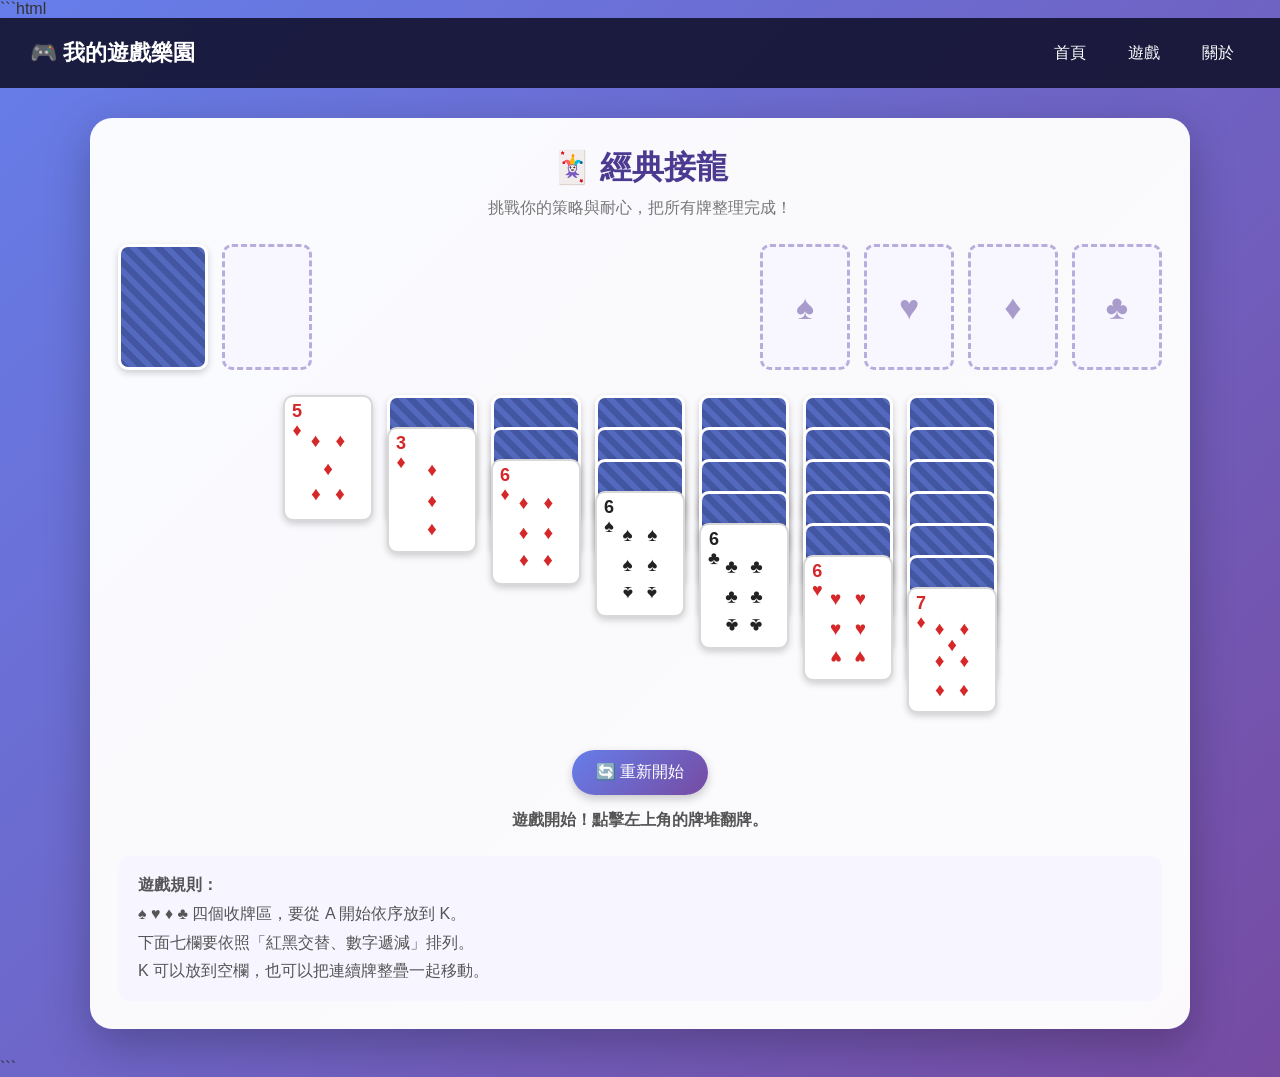
==== commit fc5ad791: "Add files via upload" ====
--- a/games/solitaire.html
+++ b/games/solitaire.html
@@ -4,7 +4,7 @@
 <head>
 <meta charset="UTF-8">
 <meta name="viewport" content="width=device-width, initial-scale=1.0">
-<title>經典接龍</title>
+<title>接龍遊戲｜我的遊戲樂園</title>
 
 <style>
 * {
@@ -13,233 +13,333 @@
 
 body {
     margin: 0;
-    padding: 20px;
+    font-family: Arial, "Microsoft JhengHei", sans-serif;
+    background: linear-gradient(135deg, #667eea, #764ba2);
     min-height: 100vh;
-    background: linear-gradient(135deg, #176b45, #0b422c);
-    font-family: Arial, "Microsoft JhengHei", sans-serif;
+    color: #333;
+}
+
+.header {
+    height: 70px;
+    background: rgba(20, 20, 50, 0.92);
+    display: flex;
+    align-items: center;
+    justify-content: space-between;
+    padding: 0 30px;
     color: white;
+}
+
+.logo {
+    font-size: 22px;
+    font-weight: bold;
+}
+
+.nav {
+    display: flex;
+    gap: 10px;
+}
+
+.nav a {
+    color: white;
+    text-decoration: none;
+    padding: 10px 16px;
+    border-radius: 20px;
+}
+
+.nav a:hover {
+    background: rgba(255,255,255,0.18);
+}
+
+.game-wrapper {
+    width: 96%;
+    max-width: 1100px;
+    margin: 30px auto;
+    background: rgba(255,255,255,0.97);
+    border-radius: 22px;
+    padding: 28px;
+    box-shadow: 0 15px 45px rgba(0,0,0,0.25);
 }
 
 h1 {
     text-align: center;
-    margin: 0 0 15px;
-}
-
-.info-bar {
-    max-width: 1100px;
-    margin: 0 auto 15px;
+    margin: 0 0 8px;
+    color: #4c3a91;
+}
+
+.subtitle {
+    text-align: center;
+    color: #777;
+    margin-bottom: 25px;
+}
+
+/* ===== 上方區域 ===== */
+
+.top-area {
     display: flex;
     justify-content: space-between;
+    align-items: flex-start;
+    gap: 20px;
+    margin-bottom: 25px;
+}
+
+.left-area {
+    display: flex;
+    gap: 14px;
+}
+
+.foundation-area {
+    display: flex;
+    gap: 14px;
+}
+
+.pile {
+    width: 90px;
+    height: 126px;
+    position: relative;
+    flex-shrink: 0;
+}
+
+.empty-pile {
+    width: 90px;
+    height: 126px;
+    border: 3px dashed #b8addd;
+    border-radius: 10px;
+    display: flex;
     align-items: center;
-}
-
-button {
-    border: 0;
-    border-radius: 8px;
-    padding: 9px 18px;
+    justify-content: center;
+    color: #a99ccc;
+    font-size: 34px;
+    background: #f8f6ff;
+}
+
+.stock-empty {
+    width: 90px;
+    height: 126px;
+    border: 3px dashed #bbb;
+    border-radius: 10px;
+    display: flex;
+    justify-content: center;
+    align-items: center;
+    color: #aaa;
+    font-size: 32px;
+    cursor: pointer;
+}
+
+/* ===== 撲克牌 ===== */
+
+.card {
+    width: 90px;
+    height: 126px;
     background: white;
-    color: #176b45;
-    font-weight: bold;
-    font-size: 16px;
-    cursor: pointer;
-}
-
-button:hover {
-    background: #eeeeee;
-}
-
-.game {
-    max-width: 1100px;
-    margin: auto;
-}
-
-/* 上方牌區 */
-.top-area {
-    display: grid;
-    grid-template-columns: repeat(7, 1fr);
-    gap: 10px;
-    margin-bottom: 25px;
-}
-
-.pile {
-    height: 105px;
-    border: 2px dashed rgba(255,255,255,.35);
-    border-radius: 8px;
-    background: rgba(255,255,255,.10);
+    border: 2px solid #d8d8d8;
+    border-radius: 10px;
     position: relative;
-}
-
-.stock,
-.waste,
-.foundation {
-    cursor: pointer;
-}
-
-/* 下方七欄 */
-.tableau {
-    display: grid;
-    grid-template-columns: repeat(7, 1fr);
-    gap: 10px;
-}
-
-.column {
-    min-height: 500px;
-    position: relative;
-    border: 2px dashed rgba(255,255,255,.25);
-    border-radius: 8px;
-    background: rgba(255,255,255,.08);
-}
-
-/* 牌 */
-.card {
-    width: 100%;
-    height: 96px;
-    position: absolute;
-    left: 0;
-    background: white;
-    border: 1px solid #aaa;
-    border-radius: 7px;
-    color: #111;
     cursor: pointer;
     user-select: none;
-    box-shadow: 0 2px 4px rgba(0,0,0,.25);
+    box-shadow: 0 3px 7px rgba(0,0,0,0.18);
+    overflow: hidden;
+}
+
+.card:hover {
+    transform: translateY(-2px);
 }
 
 .card.red {
-    color: #d00000;
+    color: #d62828;
 }
 
 .card.black {
-    color: #111;
-}
-
-/* 背面 */
-.card.back {
+    color: #222;
+}
+
+/* ===== 牌背 ===== */
+
+.card-back {
+    width: 90px;
+    height: 126px;
+    border-radius: 10px;
+    border: 3px solid white;
     background:
         repeating-linear-gradient(
             45deg,
-            #174f91,
-            #174f91 7px,
-            #276bb5 7px,
-            #276bb5 14px
+            #4356a1,
+            #4356a1 6px,
+            #5369bd 6px,
+            #5369bd 12px
         );
-    border: 3px solid white;
-}
-
-/* 選取中的牌 */
-.card.selected {
-    outline: 4px solid #ffd700;
-}
-
-/* 左上角 */
-.corner {
+    box-shadow: 0 3px 7px rgba(0,0,0,0.18);
+    cursor: pointer;
+}
+
+/* ===== 左上角牌號 ===== */
+
+.card-corner {
     position: absolute;
-    top: 4px;
-    left: 6px;
+    top: 5px;
+    left: 7px;
     text-align: center;
+    font-size: 18px;
+    line-height: 19px;
     font-weight: bold;
-    font-size: 17px;
-    line-height: 17px;
-}
-
-/* A */
-.ace-symbol {
-    position: absolute;
-    inset: 27px 10px 10px;
-    display: flex;
-    justify-content: center;
-    align-items: center;
-    font-size: 45px;
-}
-
-/* J Q K */
-.face-symbol {
-    position: absolute;
-    inset: 27px 10px 10px;
-    display: flex;
-    justify-content: center;
-    align-items: center;
-    font-size: 48px;
-}
-
-/* 2~10 */
+    z-index: 5;
+}
+
+/* ===== 撲克牌中央花色 ===== */
+
 .pips {
     position: absolute;
-    top: 28px;
+    top: 27px;
+    left: 12px;
+    right: 12px;
     bottom: 8px;
-    left: 8px;
-    right: 8px;
-
-    display: grid;
-    grid-template-columns: 1fr 1fr;
-    grid-template-rows: repeat(5, 1fr);
-
-    align-items: center;
-    justify-items: center;
-
-    font-size: 17px;
-    line-height: 17px;
+}
+
+.pip {
+    position: absolute;
+    transform: translate(-50%, -50%);
+    font-size: 19px;
+    line-height: 1;
     font-weight: bold;
 }
 
-.pip {
+/* A */
+
+.ace-suit {
+    position: absolute;
+    left: 50%;
+    top: 58%;
+    transform: translate(-50%, -50%);
+    font-size: 48px;
+}
+
+/* J Q K */
+
+.face-card {
+    position: absolute;
+    left: 50%;
+    top: 57%;
+    transform: translate(-50%, -50%);
+    width: 58px;
+    height: 72px;
+    border: 2px solid currentColor;
+    border-radius: 8px;
     display: flex;
     align-items: center;
     justify-content: center;
-}
-
-/* 讓中間花色置中 */
-.pips .middle {
-    grid-column: 1 / 3;
-}
-
-/* 空牌堆 */
-.placeholder {
+    font-size: 38px;
+    font-weight: bold;
+    background: linear-gradient(
+        135deg,
+        #fff,
+        #f3f0ff
+    );
+}
+
+/* ===== 選取 ===== */
+
+.card.selected {
+    outline: 4px solid #ffd43b;
+    transform: translateY(-5px);
+}
+
+/* ===== 七欄 ===== */
+
+.tableau {
+    display: grid;
+    grid-template-columns: repeat(7, 90px);
+    gap: 14px;
+    justify-content: center;
+    align-items: start;
+}
+
+.column {
+    min-height: 330px;
+    position: relative;
+}
+
+.tableau-card {
     position: absolute;
-    inset: 0;
+    left: 0;
+}
+
+.empty-column {
+    width: 90px;
+    height: 126px;
+    border: 3px dashed #c7bfdf;
+    border-radius: 10px;
     display: flex;
     align-items: center;
     justify-content: center;
-    font-size: 30px;
-    opacity: .35;
-}
-
-@media (max-width: 800px) {
-
-    body {
-        padding: 8px;
-    }
-
-    .top-area,
+    color: #b4a9d1;
+    font-size: 34px;
+    cursor: pointer;
+}
+
+.controls {
+    margin-top: 25px;
+    text-align: center;
+}
+
+button {
+    border: none;
+    border-radius: 25px;
+    padding: 12px 24px;
+    font-size: 16px;
+    cursor: pointer;
+    color: white;
+    background: linear-gradient(135deg, #667eea, #764ba2);
+    box-shadow: 0 4px 10px rgba(0,0,0,0.2);
+}
+
+.message {
+    text-align: center;
+    margin-top: 15px;
+    min-height: 24px;
+    color: #555;
+    font-weight: bold;
+}
+
+.rules {
+    margin-top: 22px;
+    padding: 15px 20px;
+    background: #f7f5ff;
+    border-radius: 12px;
+    line-height: 1.8;
+    color: #555;
+}
+
+@media (max-width: 900px) {
+
+    .game-wrapper {
+        width: 98%;
+        padding: 15px;
+        overflow-x: auto;
+    }
+
+    .top-area {
+        width: max-content;
+        min-width: 100%;
+    }
+
     .tableau {
-        gap: 5px;
-    }
-
-    .card {
-        height: 78px;
-    }
-
-    .column {
-        min-height: 400px;
-    }
-
-    .corner {
-        font-size: 13px;
-        line-height: 13px;
-    }
-
-    .pips {
-        font-size: 12px;
-        line-height: 12px;
-        top: 24px;
-    }
-
-    .ace-symbol {
-        font-size: 34px;
-    }
-
-    .face-symbol {
-        font-size: 36px;
+        justify-content: start;
+    }
+
+    .header {
+        padding: 0 12px;
+    }
+
+    .logo {
+        font-size: 17px;
+    }
+
+    .nav {
+        gap: 2px;
+    }
+
+    .nav a {
+        padding: 8px 9px;
+        font-size: 14px;
     }
 }
 </style>
@@ -247,1434 +347,1703 @@
 
 <body>
 
-<h1>♠ 經典接龍 ♥</h1>
-
-<div class="info-bar">
-    <div>步數：<span id="moves">0</span></div>
-    <button id="restart">重新開始</button>
-</div>
-
-<div class="game">
-
-    <!-- 上方 -->
+<header class="header">
+
+    <div class="logo">
+        🎮 我的遊戲樂園
+    </div>
+
+    <nav class="nav">
+        <a href="../index.html">首頁</a>
+        <a href="../index.html#games">遊戲</a>
+        <a href="../index.html#about">關於</a>
+    </nav>
+
+</header>
+
+
+<main class="game-wrapper">
+
+    <h1>🃏 經典接龍</h1>
+
+    <div class="subtitle">
+        挑戰你的策略與耐心，把所有牌整理完成！
+    </div>
+
+
+    <!-- 上方牌區 -->
+
     <div class="top-area">
 
-        <!-- 牌庫 -->
-        <div id="stock" class="pile stock">
-            <div class="placeholder">🂠</div>
+        <div class="left-area">
+
+            <div id="stock" class="pile"></div>
+
+            <div id="waste" class="pile"></div>
+
         </div>
 
-        <!-- 棄牌 -->
-        <div id="waste" class="pile waste">
-            <div class="placeholder">♥</div>
+
+        <div class="foundation-area">
+
+            <div id="foundation0" class="pile"></div>
+            <div id="foundation1" class="pile"></div>
+            <div id="foundation2" class="pile"></div>
+            <div id="foundation3" class="pile"></div>
+
         </div>
 
-        <div></div>
-
-        <!-- 四個基礎牌堆 -->
-        <div id="foundation0" class="pile foundation"></div>
-        <div id="foundation1" class="pile foundation"></div>
-        <div id="foundation2" class="pile foundation"></div>
-        <div id="foundation3" class="pile foundation"></div>
-
     </div>
 
+
     <!-- 七欄 -->
+
     <div id="tableau" class="tableau"></div>
 
-</div>
+
+    <div class="controls">
+
+        <button onclick="newGame()">
+            🔄 重新開始
+        </button>
+
+    </div>
+
+
+    <div id="message" class="message">
+        點擊左上角牌堆開始遊戲
+    </div>
+
+
+    <div class="rules">
+
+        <strong>遊戲規則：</strong><br>
+
+        ♠ ♥ ♦ ♣ 四個收牌區，要從 A 開始依序放到 K。<br>
+
+        下面七欄要依照「紅黑交替、數字遞減」排列。<br>
+
+        K 可以放到空欄，也可以把連續牌整疊一起移動。
+
+    </div>
+
+</main>
+
 
 <script>
 
-const SUITS = [
-    {
-        symbol: "♠",
-        color: "black",
-        name: "黑桃"
-    },
-    {
-        symbol: "♥",
-        color: "red",
-        name: "紅心"
-    },
-    {
-        symbol: "♦",
-        color: "red",
-        name: "方塊"
-    },
-    {
-        symbol: "♣",
-        color: "black",
-        name: "梅花"
-    }
-];
-
-const RANKS = [
+/* =====================================================
+   基本資料
+===================================================== */
+
+const suits = ["♠", "♥", "♦", "♣"];
+
+const ranks = [
     "A", "2", "3", "4", "5", "6", "7",
     "8", "9", "10", "J", "Q", "K"
 ];
 
+let deck = [];
 let stock = [];
 let waste = [];
-let foundations = [[], [], [], []];
-let tableau = [[], [], [], [], [], [], []];
-
-let moves = 0;
-
-/*
-    selected：
-    type = tableau / waste
-    column = 第幾欄
-    index = 從哪一張開始
-*/
+
+let tableau = [
+    [], [], [], [], [], [], []
+];
+
+let foundation = [
+    [], [], [], []
+];
+
 let selected = null;
 
 
-/* =========================
-   建立牌
-========================= */
+/* =====================================================
+   建立牌組
+===================================================== */
 
 function createDeck() {
 
-    const deck = [];
-
-    for (let suit = 0; suit < 4; suit++) {
-
-        for (let rank = 1; rank <= 13; rank++) {
-
-            deck.push({
-                id: `${suit}-${rank}`,
-                suit: suit,
-                rank: rank,
-                text: RANKS[rank - 1],
-                symbol: SUITS[suit].symbol,
-                color: SUITS[suit].color,
+    const cards = [];
+
+    for (let s = 0; s < 4; s++) {
+
+        for (let r = 0; r < 13; r++) {
+
+            cards.push({
+
+                suit: suits[s],
+
+                rank: ranks[r],
+
+                suitIndex: s,
+
+                rankIndex: r,
+
+                color:
+                    (s === 1 || s === 2)
+                    ? "red"
+                    : "black",
+
                 faceUp: false
+
             });
 
         }
-    }
-
-    return deck;
-}
-
-
-/* =========================
+
+    }
+
+    return cards;
+}
+
+
+/* =====================================================
    洗牌
-========================= */
-
-function shuffle(deck) {
-
-    for (let i = deck.length - 1; i > 0; i--) {
-
-        const j = Math.floor(Math.random() * (i + 1));
-
-        [deck[i], deck[j]] = [deck[j], deck[i]];
-    }
-}
-
-
-/* =========================
-   開始遊戲
-========================= */
-
-function startGame() {
-
-    let deck = createDeck();
+===================================================== */
+
+function shuffle(array) {
+
+    for (let i = array.length - 1; i > 0; i--) {
+
+        const j =
+            Math.floor(Math.random() * (i + 1));
+
+        [array[i], array[j]] =
+            [array[j], array[i]];
+
+    }
+
+}
+
+
+/* =====================================================
+   新遊戲
+===================================================== */
+
+function newGame() {
+
+    deck = createDeck();
 
     shuffle(deck);
 
     stock = [];
+
     waste = [];
-    foundations = [[], [], [], []];
-    tableau = [[], [], [], [], [], [], []];
+
+    tableau = [
+        [], [], [], [], [], [], []
+    ];
+
+    foundation = [
+        [], [], [], []
+    ];
 
     selected = null;
-    moves = 0;
-
-    let position = 0;
-
-    /*
-        7 欄：
-        第1欄 1張
-        第2欄 2張
-        ...
-        第7欄 7張
-    */
+
+
+    /* 發七欄 */
 
     for (let column = 0; column < 7; column++) {
 
         for (let row = 0; row <= column; row++) {
 
-            const card = deck[position++];
-
-            card.faceUp = (row === column);
+            const card = deck.pop();
+
+            card.faceUp =
+                row === column;
 
             tableau[column].push(card);
-        }
-    }
-
-    /* 剩下 24 張 */
-    while (position < deck.length) {
-
-        const card = deck[position++];
+
+        }
+
+    }
+
+
+    /* 剩餘 24 張進牌堆 */
+
+    stock = deck;
+
+
+    render();
+
+    showMessage(
+        "遊戲開始！點擊左上角的牌堆翻牌。"
+    );
+
+}
+
+
+/* =====================================================
+   整體重新繪製
+===================================================== */
+
+function render() {
+
+    renderStock();
+
+    renderWaste();
+
+    renderFoundation();
+
+    renderTableau();
+
+}
+
+
+/* =====================================================
+   牌堆
+===================================================== */
+
+function renderStock() {
+
+    const element =
+        document.getElementById("stock");
+
+    element.innerHTML = "";
+
+
+    if (stock.length > 0) {
+
+        const back =
+            document.createElement("div");
+
+        back.className = "card-back";
+
+        /*
+           非常重要：
+           點擊牌背時直接呼叫 drawCard
+        */
+
+        back.addEventListener(
+            "click",
+            function(event) {
+
+                event.stopPropagation();
+
+                drawCard();
+
+            }
+        );
+
+        element.appendChild(back);
+
+    } else {
+
+        const empty =
+            document.createElement("div");
+
+        empty.className = "stock-empty";
+
+        empty.textContent = "↻";
+
+        empty.addEventListener(
+            "click",
+            function(event) {
+
+                event.stopPropagation();
+
+                recycleStock();
+
+            }
+        );
+
+        element.appendChild(empty);
+
+    }
+
+}
+
+
+/* =====================================================
+   翻牌區
+===================================================== */
+
+function renderWaste() {
+
+    const element =
+        document.getElementById("waste");
+
+    element.innerHTML = "";
+
+
+    if (waste.length === 0) {
+
+        const empty =
+            document.createElement("div");
+
+        empty.className = "empty-pile";
+
+        element.appendChild(empty);
+
+        return;
+    }
+
+
+    const card =
+        waste[waste.length - 1];
+
+
+    element.appendChild(
+        createCardElement(
+            card,
+            null,
+            null,
+            "waste"
+        )
+    );
+
+}
+
+
+/* =====================================================
+   翻一張牌
+===================================================== */
+
+function drawCard() {
+
+    clearSelection();
+
+
+    if (stock.length === 0) {
+
+        recycleStock();
+
+        return;
+    }
+
+
+    const card =
+        stock.pop();
+
+
+    card.faceUp = true;
+
+
+    waste.push(card);
+
+
+    render();
+
+
+    showMessage(
+        "已翻開一張牌。"
+    );
+
+}
+
+
+/* =====================================================
+   牌堆重新循環
+===================================================== */
+
+function recycleStock() {
+
+    if (waste.length === 0) {
+
+        showMessage(
+            "目前沒有可以重新翻回牌堆的牌。"
+        );
+
+        return;
+    }
+
+
+    stock = waste.reverse();
+
+    waste = [];
+
+
+    stock.forEach(function(card) {
 
         card.faceUp = false;
 
-        stock.push(card);
-    }
+    });
+
 
     render();
-}
-
-
-/* =========================
-   顯示全部
-========================= */
-
-function render() {
-
-    document.getElementById("moves").textContent = moves;
-
-    renderStock();
-    renderWaste();
-    renderFoundations();
-    renderTableau();
-}
-
-
-/* =========================
-   牌庫
-========================= */
-
-function renderStock() {
-
-    const el = document.getElementById("stock");
-
-    el.innerHTML = "";
-
-    if (stock.length === 0) {
-
-        el.innerHTML =
-            '<div class="placeholder">↻</div>';
-
-        return;
-    }
-
-    const card = document.createElement("div");
-
-    card.className = "card back";
-
-    el.appendChild(card);
-}
-
-
-/* =========================
-   棄牌區
-========================= */
-
-function renderWaste() {
-
-    const el = document.getElementById("waste");
-
-    el.innerHTML = "";
-
-    if (waste.length === 0) {
-
-        el.innerHTML =
-            '<div class="placeholder">♥</div>';
-
-        return;
-    }
-
-    const card = waste[waste.length - 1];
-
-    const cardEl = createCardElement(card);
-
-    if (
-        selected &&
-        selected.type === "waste"
-    ) {
-        cardEl.classList.add("selected");
-    }
-
-    el.appendChild(cardEl);
-}
-
-
-/* =========================
-   基礎牌堆
-========================= */
-
-function renderFoundations() {
+
+
+    showMessage(
+        "牌堆已重新整理，可以再次翻牌。"
+    );
+
+}
+
+
+/* =====================================================
+   收牌區
+===================================================== */
+
+function renderFoundation() {
 
     for (let i = 0; i < 4; i++) {
 
-        const el =
-            document.getElementById(`foundation${i}`);
-
-        el.innerHTML = "";
-
-        if (foundations[i].length === 0) {
-
-            el.innerHTML =
-                `<div class="placeholder">${SUITS[i].symbol}</div>`;
-
-            continue;
-        }
-
-        const card =
-            foundations[i][foundations[i].length - 1];
-
-        el.appendChild(createCardElement(card));
-    }
-}
-
-
-/* =========================
-   七欄
-========================= */
-
-function renderTableau() {
-
-    const container =
-        document.getElementById("tableau");
-
-    container.innerHTML = "";
-
-    for (let column = 0; column < 7; column++) {
-
-        const columnEl =
-            document.createElement("div");
-
-        columnEl.className = "column";
-
-        const cards = tableau[column];
-
-        /*
-            空欄可以接 K
-        */
-        if (cards.length === 0) {
-
-            columnEl.addEventListener(
+        const element =
+            document.getElementById(
+                "foundation" + i
+            );
+
+        element.innerHTML = "";
+
+
+        if (foundation[i].length === 0) {
+
+            const empty =
+                document.createElement("div");
+
+            empty.className = "empty-pile";
+
+            empty.textContent = suits[i];
+
+
+            empty.addEventListener(
                 "click",
-                () => {
-
-                    if (selected) {
-                        tryMoveToTableau(column);
+                function(event) {
+
+                    event.stopPropagation();
+
+                    if (selected !== null) {
+
+                        moveSelectedToFoundation(i);
+
                     }
 
                 }
             );
 
-            container.appendChild(columnEl);
-
-            continue;
-        }
-
-        cards.forEach((card, index) => {
-
-            const cardEl =
-                createCardElement(card);
-
-            /*
-                背面牌距離小一點
-                正面牌距離大一點
-            */
-            const offset =
-                card.faceUp ? 31 : 20;
-
-            cardEl.style.top =
-                `${index * offset}px`;
-
-            cardEl.style.zIndex =
-                index + 1;
-
-            /*
-                如果目前選的是這個序列
-            */
-            if (
-                selected &&
-                selected.type === "tableau" &&
-                selected.column === column &&
-                index >= selected.index
-            ) {
-
-                cardEl.classList.add("selected");
-            }
-
-            cardEl.addEventListener(
+
+            element.appendChild(empty);
+
+        } else {
+
+            const card =
+                foundation[i][
+                    foundation[i].length - 1
+                ];
+
+
+            element.appendChild(
+                createCardElement(
+                    card,
+                    null,
+                    null,
+                    "foundation",
+                    i
+                )
+            );
+
+        }
+
+    }
+
+}
+
+
+/* =====================================================
+   七欄
+===================================================== */
+
+function renderTableau() {
+
+    const element =
+        document.getElementById("tableau");
+
+    element.innerHTML = "";
+
+
+    for (let column = 0; column < 7; column++) {
+
+        const columnElement =
+            document.createElement("div");
+
+        columnElement.className =
+            "column";
+
+
+        const cards =
+            tableau[column];
+
+
+        if (cards.length === 0) {
+
+            const empty =
+                document.createElement("div");
+
+            empty.className =
+                "empty-column";
+
+            empty.textContent = "K";
+
+
+            empty.addEventListener(
                 "click",
                 function(event) {
 
                     event.stopPropagation();
 
-                    handleTableauClick(
+                    if (selected !== null) {
+
+                        moveSelectedToTableau(
+                            column
+                        );
+
+                    }
+
+                }
+            );
+
+
+            columnElement.appendChild(empty);
+
+        }
+
+
+        cards.forEach(function(card, index) {
+
+            const cardElement =
+                createCardElement(
+                    card,
+                    column,
+                    index,
+                    "tableau"
+                );
+
+
+            cardElement.classList.add(
+                "tableau-card"
+            );
+
+
+            /*
+               蓋牌疊得比較密，
+               翻開的牌仍然清楚可見
+            */
+
+            cardElement.style.top =
+                (index * 32) + "px";
+
+
+            columnElement.appendChild(
+                cardElement
+            );
+
+        });
+
+
+        element.appendChild(
+            columnElement
+        );
+
+    }
+
+}
+
+
+/* =====================================================
+   建立牌面
+===================================================== */
+
+function createCardElement(
+    card,
+    column,
+    index,
+    type,
+    foundationIndex
+) {
+
+    /*
+       蓋牌
+    */
+
+    if (!card.faceUp) {
+
+        const back =
+            document.createElement("div");
+
+        back.className =
+            "card-back";
+
+
+        back.addEventListener(
+            "click",
+            function(event) {
+
+                event.stopPropagation();
+
+                if (type === "tableau") {
+
+                    flipCard(
                         column,
                         index
                     );
-                }
-            );
-
-            columnEl.appendChild(cardEl);
-        });
-
-        /*
-            點欄位空白位置
-        */
-        columnEl.addEventListener(
-            "click",
-            () => {
-
-                if (selected) {
-                    tryMoveToTableau(column);
+
                 }
 
             }
         );
 
-        container.appendChild(columnEl);
-    }
-}
-
-
-/* =========================
-   建立牌面
-========================= */
-
-function createCardElement(card) {
-
-    const el = document.createElement("div");
-
-    el.className = "card";
+
+        return back;
+
+    }
+
 
     /*
-        背面
+       正面
     */
-    if (!card.faceUp) {
-
-        el.classList.add("back");
-
-        return el;
-    }
-
-    el.classList.add(card.color);
+
+    const element =
+        document.createElement("div");
+
+    element.className =
+        "card " + card.color;
+
+
+    if (
+        selected &&
+        selected.type === type &&
+        selected.column === column &&
+        selected.index === index
+    ) {
+
+        element.classList.add(
+            "selected"
+        );
+
+    }
+
 
     /*
-        左上角
+       左上角
     */
+
     const corner =
         document.createElement("div");
 
-    corner.className = "corner";
+    corner.className =
+        "card-corner";
 
     corner.innerHTML =
-        `${card.text}<br>${card.symbol}`;
-
-    el.appendChild(corner);
+        card.rank + "<br>" + card.suit;
+
+    element.appendChild(corner);
 
 
     /*
-        A
+       中央牌面
     */
-    if (card.rank === 1) {
-
-        const ace =
-            document.createElement("div");
-
-        ace.className = "ace-symbol";
-
-        ace.textContent =
-            card.symbol;
-
-        el.appendChild(ace);
-
-        return el;
+
+    const center =
+        document.createElement("div");
+
+    if (card.rankIndex === 0) {
+
+        /*
+           A
+        */
+
+        center.className =
+            "ace-suit";
+
+        center.textContent =
+            card.suit;
+
+        element.appendChild(center);
+
+    }
+
+    else if (
+        card.rankIndex >= 1 &&
+        card.rankIndex <= 9
+    ) {
+
+        /*
+           2 ～ 10
+        */
+
+        center.className =
+            "pips";
+
+
+        const positions =
+            getPipPositions(
+                card.rankIndex + 1
+            );
+
+
+        positions.forEach(function(position) {
+
+            const pip =
+                document.createElement("div");
+
+            pip.className =
+                "pip";
+
+            pip.textContent =
+                card.suit;
+
+            pip.style.left =
+                position.x + "%";
+
+            pip.style.top =
+                position.y + "%";
+
+
+            pip.style.transform =
+                position.flip
+                ? "translate(-50%, -50%) rotate(180deg)"
+                : "translate(-50%, -50%)";
+
+
+            center.appendChild(pip);
+
+        });
+
+
+        element.appendChild(center);
+
+    }
+
+    else {
+
+        /*
+           J / Q / K
+        */
+
+        center.className =
+            "face-card";
+
+        center.textContent =
+            card.rank;
+
+        element.appendChild(center);
+
     }
 
 
     /*
-        J Q K
+       點擊牌面
     */
-    if (card.rank >= 11) {
-
-        const face =
-            document.createElement("div");
-
-        face.className = "face-symbol";
-
-        face.textContent =
-            card.text + card.symbol;
-
-        el.appendChild(face);
-
-        return el;
-    }
+
+    element.addEventListener(
+        "click",
+        function(event) {
+
+            event.stopPropagation();
+
+            handleCardClick(
+                card,
+                column,
+                index,
+                type,
+                foundationIndex
+            );
+
+        }
+    );
+
+
+    return element;
+
+}
+
+
+/* =====================================================
+   產生標準撲克牌點數位置
+===================================================== */
+
+function getPipPositions(number) {
+
+    const positions = [];
 
 
     /*
-        2～10
+       每一個位置：
+       x = 左右位置
+       y = 上下位置
+       flip = 是否上下倒轉
     */
-    const pips =
-        document.createElement("div");
-
-    pips.className = "pips";
-
+
+
+    const patterns = {
+
+        2: [
+            {x:50, y:18, flip:false},
+            {x:50, y:82, flip:true}
+        ],
+
+        3: [
+            {x:50, y:15, flip:false},
+            {x:50, y:50, flip:false},
+            {x:50, y:85, flip:true}
+        ],
+
+        4: [
+            {x:30, y:18, flip:false},
+            {x:70, y:18, flip:false},
+            {x:30, y:82, flip:true},
+            {x:70, y:82, flip:true}
+        ],
+
+        5: [
+            {x:30, y:18, flip:false},
+            {x:70, y:18, flip:false},
+            {x:50, y:50, flip:false},
+            {x:30, y:82, flip:true},
+            {x:70, y:82, flip:true}
+        ],
+
+        6: [
+            {x:30, y:16, flip:false},
+            {x:70, y:16, flip:false},
+            {x:30, y:50, flip:false},
+            {x:70, y:50, flip:false},
+            {x:30, y:84, flip:true},
+            {x:70, y:84, flip:true}
+        ],
+
+        7: [
+            {x:30, y:14, flip:false},
+            {x:70, y:14, flip:false},
+            {x:50, y:32, flip:false},
+            {x:30, y:50, flip:false},
+            {x:70, y:50, flip:false},
+            {x:30, y:86, flip:true},
+            {x:70, y:86, flip:true}
+        ],
+
+        8: [
+            {x:30, y:12, flip:false},
+            {x:70, y:12, flip:false},
+            {x:30, y:34, flip:false},
+            {x:70, y:34, flip:false},
+            {x:30, y:66, flip:true},
+            {x:70, y:66, flip:true},
+            {x:30, y:88, flip:true},
+            {x:70, y:88, flip:true}
+        ],
+
+        9: [
+            {x:30, y:10, flip:false},
+            {x:70, y:10, flip:false},
+            {x:30, y:31, flip:false},
+            {x:70, y:31, flip:false},
+            {x:50, y:50, flip:false},
+            {x:30, y:69, flip:true},
+            {x:70, y:69, flip:true},
+            {x:30, y:90, flip:true},
+            {x:70, y:90, flip:true}
+        ],
+
+        10: [
+            {x:30, y:9, flip:false},
+            {x:70, y:9, flip:false},
+            {x:30, y:27, flip:false},
+            {x:70, y:27, flip:false},
+            {x:50, y:38, flip:false},
+            {x:50, y:62, flip:true},
+            {x:30, y:73, flip:true},
+            {x:70, y:73, flip:true},
+            {x:30, y:91, flip:true},
+            {x:70, y:91, flip:true}
+        ]
+
+    };
+
+
+    return patterns[number];
+
+}
+
+
+/* =====================================================
+   翻開七欄中的蓋牌
+===================================================== */
+
+function flipCard(column, index) {
+
+    const cards =
+        tableau[column];
+
+
+    if (
+        cards[index] &&
+        !cards[index].faceUp
+    ) {
+
+        cards[index].faceUp = true;
+
+        render();
+
+        showMessage(
+            "翻開了一張牌！"
+        );
+
+    }
+
+}
+
+
+/* =====================================================
+   點擊牌
+===================================================== */
+
+function handleCardClick(
+    card,
+    column,
+    index,
+    type,
+    foundationIndex
+) {
 
     /*
-        固定每個數字的花色位置
-        不使用重疊定位
+       已經選牌
     */
 
-    const positions = {
-
-        2: [1, 5],
-
-        3: [1, 3, 5],
-
-        4: [0, 1, 5, 6],
-
-        5: [0, 1, 3, 5, 6],
-
-        6: [0, 1, 2, 4, 5, 6],
-
-        7: [0, 1, 2, 3, 4, 5, 6],
-
-        8: [0, 1, 2, 3, 4, 5, 6, 7],
-
-        9: [0, 1, 2, 3, 4, 5, 6, 7, 8],
-
-        10: [0, 1, 2, 3, 4, 5, 6, 7, 8, 9]
-    };
-
-
-    const slots =
-        positions[card.rank];
-
-
-    slots.forEach(
-        (slot, i) => {
-
-            const pip =
-                document.createElement("span");
-
-            pip.className = "pip";
-
-            pip.textContent =
-                card.symbol;
-
-            /*
-                置中花色
-            */
-            if (
-                (card.rank === 3 && slot === 3) ||
-                (card.rank === 5 && slot === 3) ||
-                (card.rank === 7 && slot === 3) ||
-                (card.rank === 9 && slot === 4)
-            ) {
-                pip.classList.add("middle");
-            }
-
-            /*
-                使用固定 grid 位置
-            */
-            if (card.rank === 2) {
-                pip.style.gridRow =
-                    i === 0 ? "1" : "5";
-                pip.style.gridColumn =
-                    "1 / 3";
-            }
-
-            else if (card.rank === 3) {
-                pip.style.gridRow =
-                    i === 0 ? "1" :
-                    i === 1 ? "3" : "5";
-                pip.style.gridColumn =
-                    "1 / 3";
-            }
-
-            else if (card.rank === 4) {
-                const positions4 = [
-                    [1,1],
-                    [1,2],
-                    [5,1],
-                    [5,2]
-                ];
-
-                pip.style.gridRow =
-                    positions4[i][0];
-
-                pip.style.gridColumn =
-                    positions4[i][1];
-            }
-
-            else if (card.rank === 5) {
-                const positions5 = [
-                    [1,1],
-                    [1,2],
-                    [3,1],
-                    [5,1],
-                    [5,2]
-                ];
-
-                pip.style.gridRow =
-                    positions5[i][0];
-
-                pip.style.gridColumn =
-                    positions5[i][1];
-
-                if (i === 2) {
-                    pip.style.gridColumn =
-                        "1 / 3";
-                }
-            }
-
-            else if (card.rank === 6) {
-                const positions6 = [
-                    [1,1],
-                    [1,2],
-                    [3,1],
-                    [3,2],
-                    [5,1],
-                    [5,2]
-                ];
-
-                pip.style.gridRow =
-                    positions6[i][0];
-
-                pip.style.gridColumn =
-                    positions6[i][1];
-            }
-
-            else if (card.rank === 7) {
-                const positions7 = [
-                    [1,1],
-                    [1,2],
-                    [2,1],
-                    [2,2],
-                    [4,1],
-                    [4,2],
-                    [5,1]
-                ];
-
-                pip.style.gridRow =
-                    positions7[i][0];
-
-                pip.style.gridColumn =
-                    positions7[i][1];
-
-                if (i === 6) {
-                    pip.style.gridColumn =
-                        "1 / 3";
-                }
-            }
-
-            else if (card.rank === 8) {
-                const positions8 = [
-                    [1,1],
-                    [1,2],
-                    [2,1],
-                    [2,2],
-                    [4,1],
-                    [4,2],
-                    [5,1],
-                    [5,2]
-                ];
-
-                pip.style.gridRow =
-                    positions8[i][0];
-
-                pip.style.gridColumn =
-                    positions8[i][1];
-            }
-
-            else if (card.rank === 9) {
-                const positions9 = [
-                    [1,1],
-                    [1,2],
-                    [2,1],
-                    [2,2],
-                    [3,1],
-                    [4,1],
-                    [4,2],
-                    [5,1],
-                    [5,2]
-                ];
-
-                pip.style.gridRow =
-                    positions9[i][0];
-
-                pip.style.gridColumn =
-                    positions9[i][1];
-
-                if (i === 4) {
-                    pip.style.gridColumn =
-                        "1 / 3";
-                }
-            }
-
-            else if (card.rank === 10) {
-                const positions10 = [
-                    [1,1],
-                    [1,2],
-                    [2,1],
-                    [2,2],
-                    [3,1],
-                    [3,2],
-                    [4,1],
-                    [4,2],
-                    [5,1],
-                    [5,2]
-                ];
-
-                pip.style.gridRow =
-                    positions10[i][0];
-
-                pip.style.gridColumn =
-                    positions10[i][1];
-            }
-
-            pips.appendChild(pip);
-        }
-    );
-
-    el.appendChild(pips);
-
-    return el;
-}
-
-
-/* =========================
-   判斷紅黑
-========================= */
-
-function oppositeColor(card1, card2) {
-
-    return card1.color !== card2.color;
-}
-
-
-/* =========================
-   判斷連續牌組是否合法
-========================= */
-
-function validSequence(cards) {
-
-    if (cards.length === 0) {
-        return false;
-    }
-
-    if (!cards[0].faceUp) {
-        return false;
-    }
-
-    for (let i = 0; i < cards.length - 1; i++) {
-
-        const current = cards[i];
-        const next = cards[i + 1];
-
-        if (!current.faceUp || !next.faceUp) {
+    if (selected !== null) {
+
+        /*
+           點同一張 → 取消
+        */
+
+        if (
+            selected.type === type &&
+            selected.column === column &&
+            selected.index === index
+        ) {
+
+            clearSelection();
+
+            render();
+
+            showMessage(
+                "已取消選擇。"
+            );
+
+            return;
+
+        }
+
+
+        /*
+           點收牌區
+        */
+
+        if (type === "foundation") {
+
+            moveSelectedToFoundation(
+                foundationIndex
+            );
+
+            return;
+
+        }
+
+
+        /*
+           點七欄
+        */
+
+        if (type === "tableau") {
+
+            moveSelectedToTableau(
+                column
+            );
+
+            return;
+
+        }
+
+    }
+
+
+    /*
+       翻牌區的牌
+    */
+
+    if (type === "waste") {
+
+        selected = {
+
+            type: "waste",
+
+            index:
+                waste.length - 1,
+
+            column: null
+
+        };
+
+
+        render();
+
+        showMessage(
+            "已選取這張牌。"
+        );
+
+        return;
+
+    }
+
+
+    /*
+       七欄的牌
+    */
+
+    if (type === "tableau") {
+
+        if (!card.faceUp) {
+            return;
+        }
+
+
+        if (
+            !isValidSequence(
+                column,
+                index
+            )
+        ) {
+
+            showMessage(
+                "這一段牌不能整疊移動。"
+            );
+
+            return;
+
+        }
+
+
+        selected = {
+
+            type: "tableau",
+
+            column: column,
+
+            index: index
+
+        };
+
+
+        render();
+
+        showMessage(
+            "已選取牌組，可以移動。"
+        );
+
+    }
+
+}
+
+
+/* =====================================================
+   檢查連續牌
+===================================================== */
+
+function isValidSequence(
+    column,
+    startIndex
+) {
+
+    const cards =
+        tableau[column];
+
+
+    for (
+        let i = startIndex;
+        i < cards.length - 1;
+        i++
+    ) {
+
+        const current =
+            cards[i];
+
+        const next =
+            cards[i + 1];
+
+
+        if (
+            !current.faceUp ||
+            !next.faceUp
+        ) {
+
             return false;
-        }
-
-        /*
-            例如：
-            8黑 → 7紅 → 6黑
-        */
+
+        }
+
 
         if (
-            current.rank !== next.rank + 1
+            current.color ===
+            next.color
         ) {
+
             return false;
-        }
+
+        }
+
 
         if (
-            !oppositeColor(current, next)
+            current.rankIndex !==
+            next.rankIndex + 1
         ) {
+
             return false;
-        }
-    }
+
+        }
+
+    }
+
 
     return true;
-}
-
-
-/* =========================
-   判斷能否放到另一欄
-========================= */
-
-function canPlaceOnTableau(
-    movingCard,
+
+}
+
+
+/* =====================================================
+   移動到七欄
+===================================================== */
+
+function moveSelectedToTableau(
     targetColumn
 ) {
 
-    const target =
-        tableau[targetColumn];
+    if (selected === null) {
+        return;
+    }
+
+
+    let movingCards = [];
+
 
     /*
-        空欄只能放 K
+       從七欄移動
     */
-    if (target.length === 0) {
-
-        return movingCard.rank === 13;
-    }
-
-    const top =
-        target[target.length - 1];
-
-    if (!top.faceUp) {
-        return false;
-    }
-
-    return (
-        oppositeColor(
-            movingCard,
-            top
-        ) &&
-        movingCard.rank === top.rank - 1
-    );
-}
-
-
-/* =========================
-   點擊七欄
-========================= */
-
-function handleTableauClick(
-    column,
-    index
-) {
-
-    /*
-        已經選牌
-        → 嘗試移動
-    */
-    if (selected) {
-
-        /*
-            如果是七欄牌組
-        */
-        if (
-            selected.type === "tableau"
-        ) {
-
-            const sourceColumn =
-                selected.column;
-
-            const sourceIndex =
-                selected.index;
-
-            /*
-                點自己
-                → 取消
-            */
-            if (
-                sourceColumn === column &&
-                index >= sourceIndex
-            ) {
-
-                selected = null;
-
-                render();
-
-                return;
-            }
-
-            tryMoveToTableau(column);
-
-            return;
-        }
-
-
-        /*
-            Waste → 七欄
-        */
-        if (
-            selected.type === "waste"
-        ) {
-
-            tryMoveToTableau(column);
-
-            return;
-        }
-    }
-
-
-    /*
-        沒有選牌
-    */
 
     if (
-        index === null ||
-        index >= tableau[column].length
-    ) {
-        return;
-    }
-
-    const card =
-        tableau[column][index];
-
-
-    /*
-        點到背面牌
-        只有最下面那張可以翻
-    */
-    if (!card.faceUp) {
-
-        if (
-            index ===
-            tableau[column].length - 1
-        ) {
-
-            card.faceUp = true;
-
-            moves++;
-
-            render();
-        }
-
-        return;
-    }
-
-
-    /*
-        從這張開始往下
-        必須是一個合法連續牌組
-    */
-    const movingCards =
-        tableau[column].slice(index);
-
-    if (
-        !validSequence(movingCards)
-    ) {
-        return;
-    }
-
-    selected = {
-        type: "tableau",
-        column: column,
-        index: index
-    };
-
-    render();
-}
-
-
-/* =========================
-   移動到七欄
-========================= */
-
-function tryMoveToTableau(
-    targetColumn
-) {
-
-    /*
-        七欄 → 七欄
-    */
-    if (
-        selected &&
-        selected.type === "tableau"
+        selected.type ===
+        "tableau"
     ) {
 
         const sourceColumn =
             selected.column;
 
-        const sourceIndex =
-            selected.index;
 
         if (
-            sourceColumn === targetColumn
+            sourceColumn ===
+            targetColumn
         ) {
 
-            selected = null;
+            clearSelection();
 
             render();
 
             return;
-        }
-
-        const movingCards =
-            tableau[sourceColumn].slice(
-                sourceIndex
+
+        }
+
+
+        movingCards =
+            tableau[sourceColumn].splice(
+                selected.index
             );
 
+
+        const targetCards =
+            tableau[targetColumn];
+
+
+        /*
+           空欄只能放 K
+        */
+
         if (
-            !validSequence(movingCards)
+            targetCards.length === 0
         ) {
 
-            selected = null;
-
-            render();
-
-            return;
-        }
-
-        if (
-            !canPlaceOnTableau(
-                movingCards[0],
-                targetColumn
-            )
-        ) {
-
-            selected = null;
-
-            render();
-
-            return;
-        }
-
-        /*
-            從原欄移除
-        */
-        tableau[sourceColumn].splice(
-            sourceIndex,
-            movingCards.length
-        );
-
-        /*
-            放入目標欄
-        */
-        tableau[targetColumn].push(
+            if (
+                movingCards[0].rankIndex !==
+                12
+            ) {
+
+                tableau[sourceColumn].push(
+                    ...movingCards
+                );
+
+                clearSelection();
+
+                render();
+
+                showMessage(
+                    "空欄只能放 K。"
+                );
+
+                return;
+
+            }
+
+        }
+
+        else {
+
+            const target =
+                targetCards[
+                    targetCards.length - 1
+                ];
+
+
+            if (
+                !target.faceUp ||
+                target.color ===
+                movingCards[0].color ||
+                target.rankIndex !==
+                movingCards[0].rankIndex + 1
+            ) {
+
+                tableau[sourceColumn].push(
+                    ...movingCards
+                );
+
+                clearSelection();
+
+                render();
+
+                showMessage(
+                    "必須紅黑交替，而且數字遞減。"
+                );
+
+                return;
+
+            }
+
+        }
+
+
+        targetCards.push(
             ...movingCards
         );
 
+
         /*
-            原欄最後一張翻面
+           翻開來源欄最後一張蓋牌
         */
-        flipLastCard(sourceColumn);
-
-        moves++;
-
-        selected = null;
-
-        render();
-
-        checkWin();
-
-        return;
+
+        const source =
+            tableau[sourceColumn];
+
+
+        if (
+            source.length > 0 &&
+            !source[source.length - 1].faceUp
+        ) {
+
+            source[
+                source.length - 1
+            ].faceUp = true;
+
+        }
+
     }
 
 
     /*
-        Waste → 七欄
+       從翻牌區移動
     */
-    if (
-        selected &&
-        selected.type === "waste"
+
+    else if (
+        selected.type ===
+        "waste"
     ) {
 
-        if (waste.length === 0) {
-            selected = null;
-            render();
-            return;
-        }
-
         const card =
-            waste[waste.length - 1];
+            waste[
+                waste.length - 1
+            ];
+
+
+        const targetCards =
+            tableau[targetColumn];
+
 
         if (
-            !canPlaceOnTableau(
-                card,
-                targetColumn
-            )
+            targetCards.length === 0
         ) {
 
-            selected = null;
-
-            render();
-
-            return;
-        }
+            if (
+                card.rankIndex !== 12
+            ) {
+
+                clearSelection();
+
+                render();
+
+                showMessage(
+                    "空欄只能放 K。"
+                );
+
+                return;
+
+            }
+
+        }
+
+        else {
+
+            const target =
+                targetCards[
+                    targetCards.length - 1
+                ];
+
+
+            if (
+                target.color ===
+                card.color ||
+                target.rankIndex !==
+                card.rankIndex + 1
+            ) {
+
+                clearSelection();
+
+                render();
+
+                showMessage(
+                    "這張牌不能放在這裡。"
+                );
+
+                return;
+
+            }
+
+        }
+
 
         waste.pop();
 
-        tableau[targetColumn].push(
-            card
-        );
-
-        moves++;
-
-        selected = null;
-
-        render();
-
-        checkWin();
-    }
-}
-
-
-/* =========================
-   翻開最後一張
-========================= */
-
-function flipLastCard(column) {
-
-    const cards =
-        tableau[column];
-
-    if (cards.length === 0) {
-        return;
-    }
-
-    const last =
-        cards[cards.length - 1];
-
-    if (!last.faceUp) {
-        last.faceUp = true;
-    }
-}
-
-
-/* =========================
-   牌庫
-========================= */
-
-function drawStock() {
-
-    selected = null;
-
-    /*
-        還有牌
-    */
-    if (stock.length > 0) {
-
-        const card =
-            stock.pop();
-
-        card.faceUp = true;
-
-        waste.push(card);
-
-        moves++;
-
-        render();
-
-        return;
-    }
-
-
-    /*
-        牌庫空了
-        → 棄牌重新變成牌庫
-    */
-    if (waste.length > 0) {
-
-        while (waste.length > 0) {
-
-            const card =
-                waste.pop();
-
-            card.faceUp = false;
-
-            stock.push(card);
-        }
-
-        moves++;
-
-        render();
-    }
-}
-
-
-/* =========================
-   點擊 Waste
-========================= */
-
-function handleWasteClick() {
-
-    if (waste.length === 0) {
-        return;
-    }
-
-    if (
-        selected &&
-        selected.type === "waste"
-    ) {
-
-        selected = null;
-
-        render();
-
-        return;
-    }
-
-    selected = {
-        type: "waste"
-    };
+        targetCards.push(card);
+
+    }
+
+
+    clearSelection();
 
     render();
-}
-
-
-/* =========================
-   Foundation 規則
-========================= */
-
-function canPlaceOnFoundation(
-    card,
+
+    checkWin();
+
+}
+
+
+/* =====================================================
+   移動到收牌區
+===================================================== */
+
+function moveSelectedToFoundation(
     foundationIndex
 ) {
 
+    if (selected === null) {
+        return;
+    }
+
+
+    let card = null;
+
+
     /*
-        花色一定要相同
+       翻牌區
     */
+
     if (
-        card.suit !== foundationIndex
+        selected.type ===
+        "waste"
     ) {
-        return false;
-    }
-
-    const foundation =
-        foundations[foundationIndex];
+
+        card =
+            waste[
+                waste.length - 1
+            ];
+
+    }
 
 
     /*
-        第一張必須是 A
+       七欄
     */
-    if (
-        foundation.length === 0
+
+    else if (
+        selected.type ===
+        "tableau"
     ) {
 
-        return card.rank === 1;
-    }
-
-
-    /*
-        後面必須 +1
-        A → 2 → 3 → ... → K
-    */
-    const top =
-        foundation[
-            foundation.length - 1
-        ];
-
-    return (
-        card.rank === top.rank + 1
-    );
-}
-
-
-/* =========================
-   將牌放入 Foundation
-========================= */
-
-function moveToFoundation(
-    foundationIndex
-) {
-
-    if (!selected) {
-        return;
-    }
-
-
-    /*
-        Waste → Foundation
-    */
-    if (
-        selected.type === "waste"
-    ) {
-
-        if (waste.length === 0) {
-            return;
-        }
-
-        const card =
-            waste[waste.length - 1];
+        const cards =
+            tableau[
+                selected.column
+            ];
+
+
+        /*
+           必須是最上面的牌
+        */
 
         if (
-            !canPlaceOnFoundation(
-                card,
-                foundationIndex
-            )
-        ) {
-
-            selected = null;
-
-            render();
-
-            return;
-        }
-
-        waste.pop();
-
-        foundations[
-            foundationIndex
-        ].push(card);
-
-        moves++;
-
-        selected = null;
-
-        render();
-
-        checkWin();
-
-        return;
-    }
-
-
-    /*
-        Tableau → Foundation
-    */
-    if (
-        selected.type === "tableau"
-    ) {
-
-        const sourceColumn =
-            selected.column;
-
-        const sourceIndex =
-            selected.index;
-
-        const cards =
-            tableau[sourceColumn];
-
-        /*
-            Foundation 一次只能放一張
-        */
-        if (
-            sourceIndex !==
+            selected.index !==
             cards.length - 1
         ) {
 
-            selected = null;
-
-            render();
+            showMessage(
+                "只有最上面的牌可以放到收牌區。"
+            );
 
             return;
-        }
-
-        const card =
-            cards[sourceIndex];
-
-        if (!card.faceUp) {
-
-            selected = null;
-
-            render();
+
+        }
+
+
+        card =
+            cards[
+                selected.index
+            ];
+
+    }
+
+
+    if (!card) {
+        return;
+    }
+
+
+    /*
+       花色必須相同
+    */
+
+    if (
+        card.suitIndex !==
+        foundationIndex
+    ) {
+
+        showMessage(
+            "請放到相同花色的收牌區。"
+        );
+
+        return;
+
+    }
+
+
+    const pile =
+        foundation[
+            foundationIndex
+        ];
+
+
+    /*
+       第一張必須 A
+    */
+
+    if (
+        pile.length === 0
+    ) {
+
+        if (
+            card.rankIndex !== 0
+        ) {
+
+            showMessage(
+                "收牌區第一張必須是 A。"
+            );
 
             return;
-        }
+
+        }
+
+    }
+
+    else {
+
+        const top =
+            pile[
+                pile.length - 1
+            ];
+
 
         if (
-            !canPlaceOnFoundation(
-                card,
-                foundationIndex
-            )
+            card.rankIndex !==
+            top.rankIndex + 1
         ) {
 
-            selected = null;
-
-            render();
+            showMessage(
+                "必須按照 A、2、3……K 順序。"
+            );
 
             return;
-        }
-
-        /*
-            從七欄移除
-        */
-        tableau[sourceColumn].pop();
-
-        /*
-            放入 Foundation
-        */
-        foundations[
-            foundationIndex
-        ].push(card);
-
-        /*
-            翻開下一張
-        */
-        flipLastCard(sourceColumn);
-
-        moves++;
-
-        selected = null;
-
-        render();
-
-        checkWin();
-    }
-}
-
-
-/* =========================
-   點擊四個 Foundation
-========================= */
-
-for (let i = 0; i < 4; i++) {
-
-    document
-        .getElementById(`foundation${i}`)
-        .addEventListener(
-            "click",
-            function(event) {
-
-                event.stopPropagation();
-
-                moveToFoundation(i);
-            }
+
+        }
+
+    }
+
+
+    /*
+       正式移動
+    */
+
+    if (
+        selected.type ===
+        "waste"
+    ) {
+
+        waste.pop();
+
+    }
+
+    else {
+
+        tableau[
+            selected.column
+        ].pop();
+
+
+        const source =
+            tableau[
+                selected.column
+            ];
+
+
+        if (
+            source.length > 0 &&
+            !source[
+                source.length - 1
+            ].faceUp
+        ) {
+
+            source[
+                source.length - 1
+            ].faceUp = true;
+
+        }
+
+    }
+
+
+    foundation[
+        foundationIndex
+    ].push(card);
+
+
+    clearSelection();
+
+    render();
+
+
+    showMessage(
+        card.rank +
+        card.suit +
+        " 已放入收牌區！"
+    );
+
+
+    checkWin();
+
+}
+
+
+/* =====================================================
+   清除選取
+===================================================== */
+
+function clearSelection() {
+
+    selected = null;
+
+}
+
+
+/* =====================================================
+   勝利
+===================================================== */
+
+function checkWin() {
+
+    let total = 0;
+
+
+    foundation.forEach(
+        function(pile) {
+
+            total += pile.length;
+
+        }
+    );
+
+
+    if (total === 52) {
+
+        showMessage(
+            "🎉 恭喜你！全部 52 張牌完成！"
         );
-}
-
-
-/* =========================
-   綁定按鈕
-========================= */
-
-document
-    .getElementById("stock")
-    .addEventListener(
-        "click",
-        drawStock
-    );
-
-document
-    .getElementById("waste")
-    .addEventListener(
-        "click",
-        handleWasteClick
-    );
-
-document
-    .getElementById("restart")
-    .addEventListener(
-        "click",
-        startGame
-    );
-
-
-/* =========================
-   勝利判斷
-========================= */
-
-function checkWin() {
-
-    let total = 0;
-
-    for (let i = 0; i < 4; i++) {
-        total += foundations[i].length;
-    }
-
-    if (total === 52) {
+
 
         setTimeout(
-            () => {
+            function() {
+
                 alert(
-                    "🎉 恭喜你！完成經典接龍！"
+                    "🎉 恭喜！你完成經典接龍了！"
                 );
+
             },
             100
         );
-    }
-}
-
-
-/* =========================
-   開始
-========================= */
-
-startGame();
+
+    }
+
+}
+
+
+/* =====================================================
+   訊息
+===================================================== */
+
+function showMessage(text) {
+
+    document.getElementById(
+        "message"
+    ).textContent = text;
+
+}
+
+
+/* =====================================================
+   點擊其他地方取消選取
+===================================================== */
+
+document.addEventListener(
+    "click",
+    function(event) {
+
+        if (
+            !event.target.closest(".card") &&
+            !event.target.closest(".card-back") &&
+            !event.target.closest(".empty-pile") &&
+            !event.target.closest(".empty-column") &&
+            !event.target.closest("button")
+        ) {
+
+            if (selected !== null) {
+
+                clearSelection();
+
+                render();
+
+            }
+
+        }
+
+    }
+);
+
+
+/* =====================================================
+   啟動
+===================================================== */
+
+newGame();
 
 </script>
 
